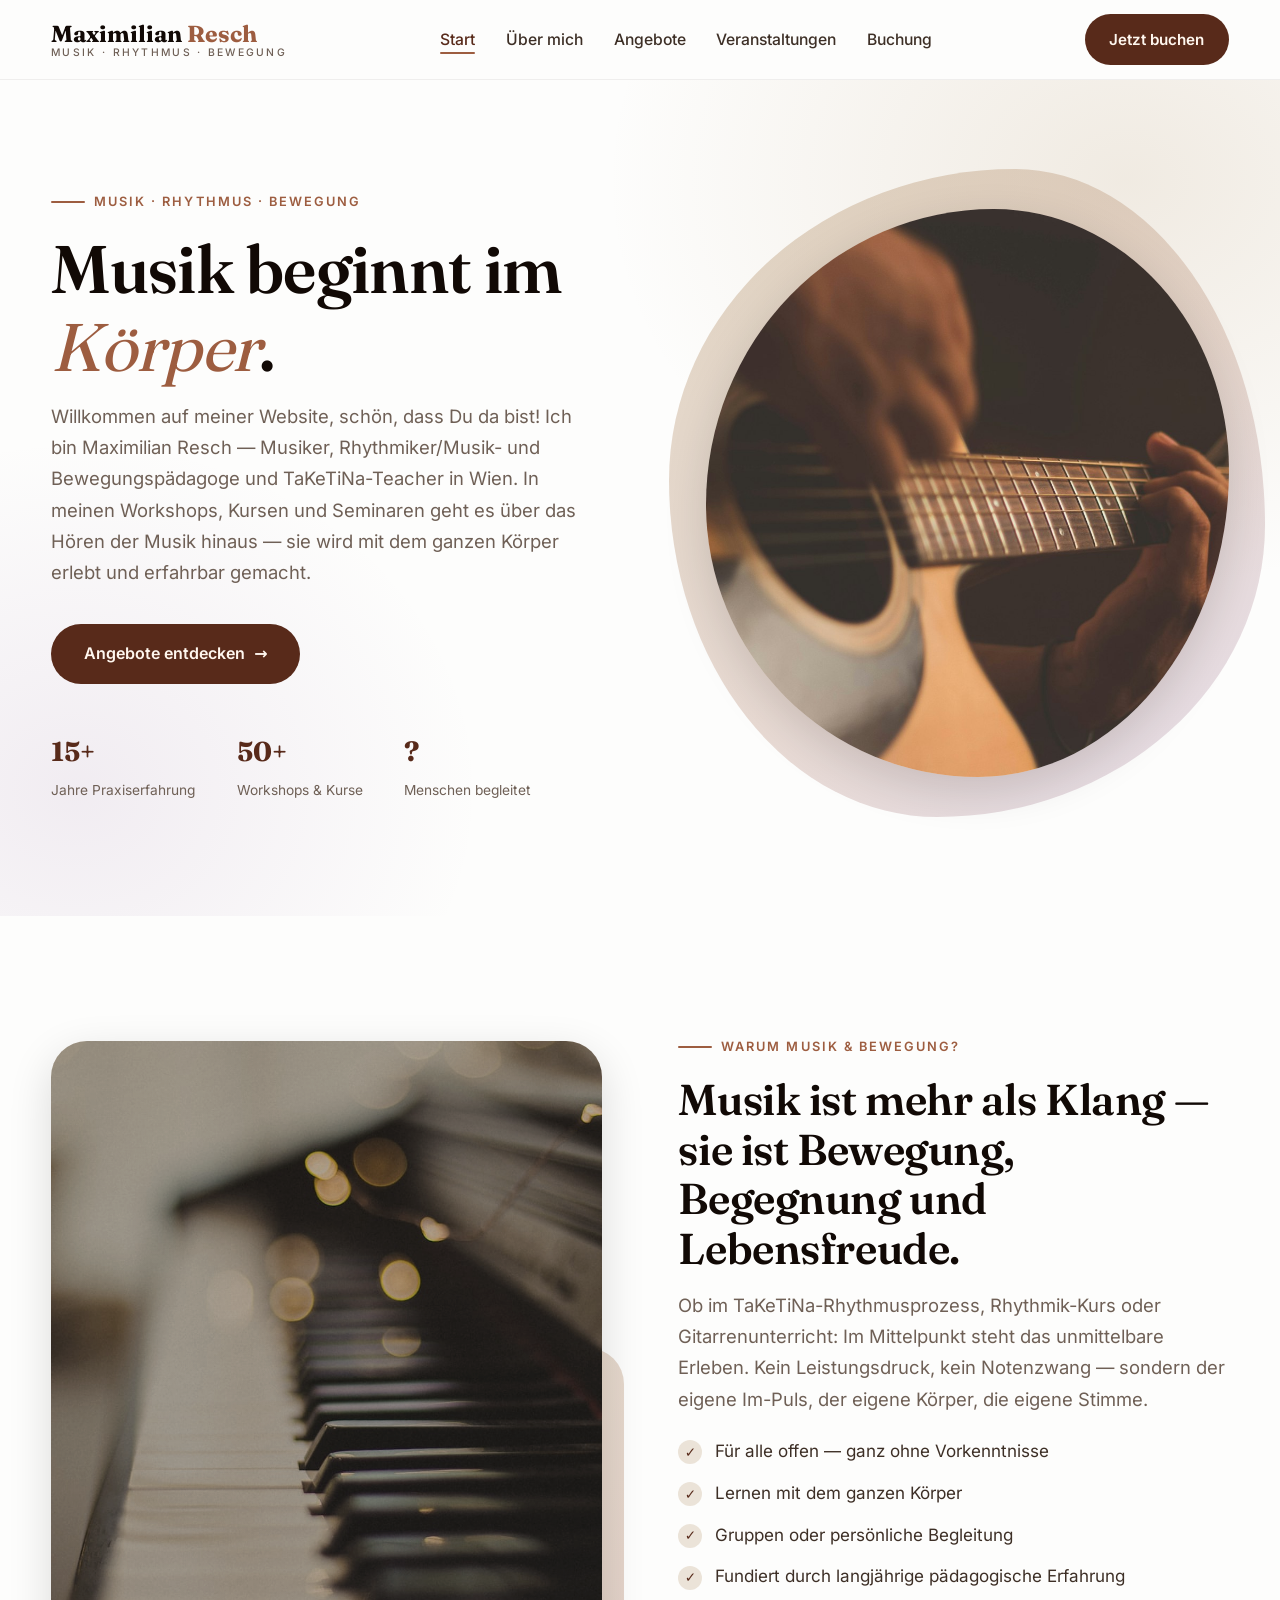
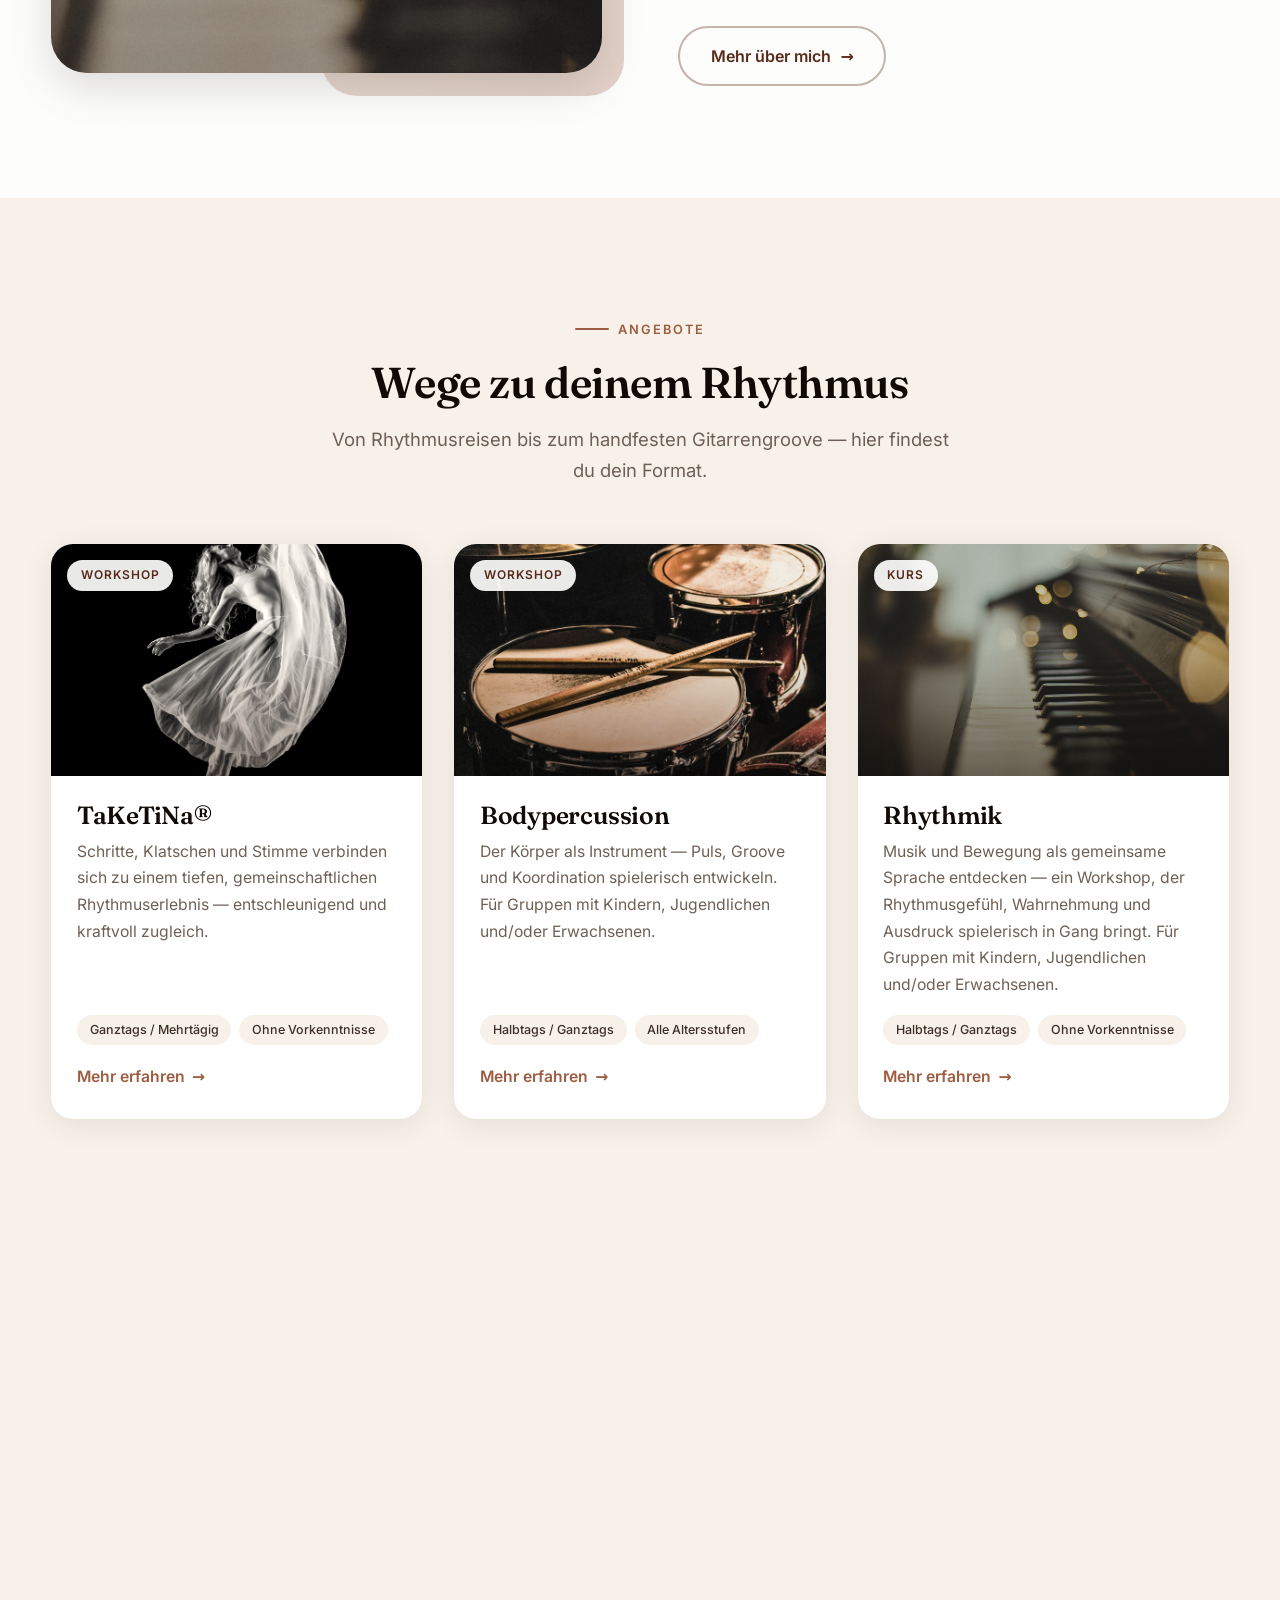
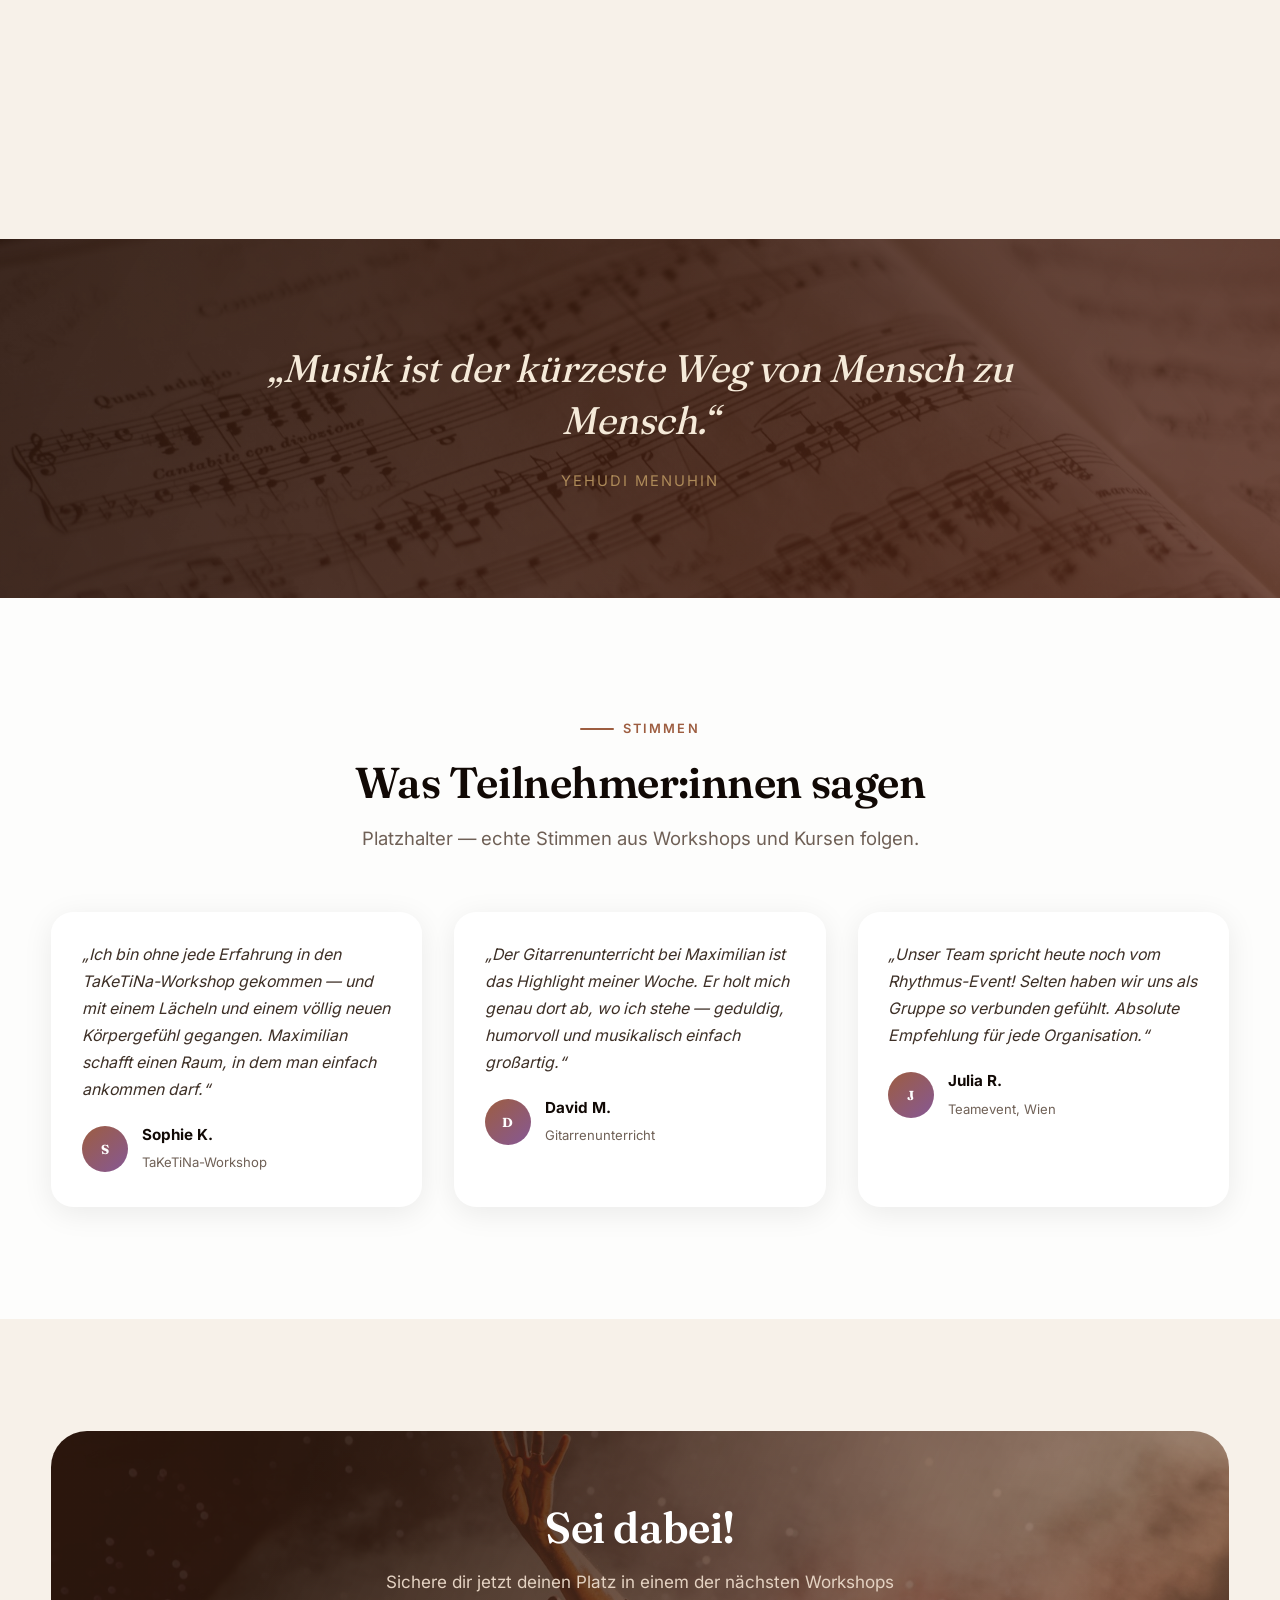
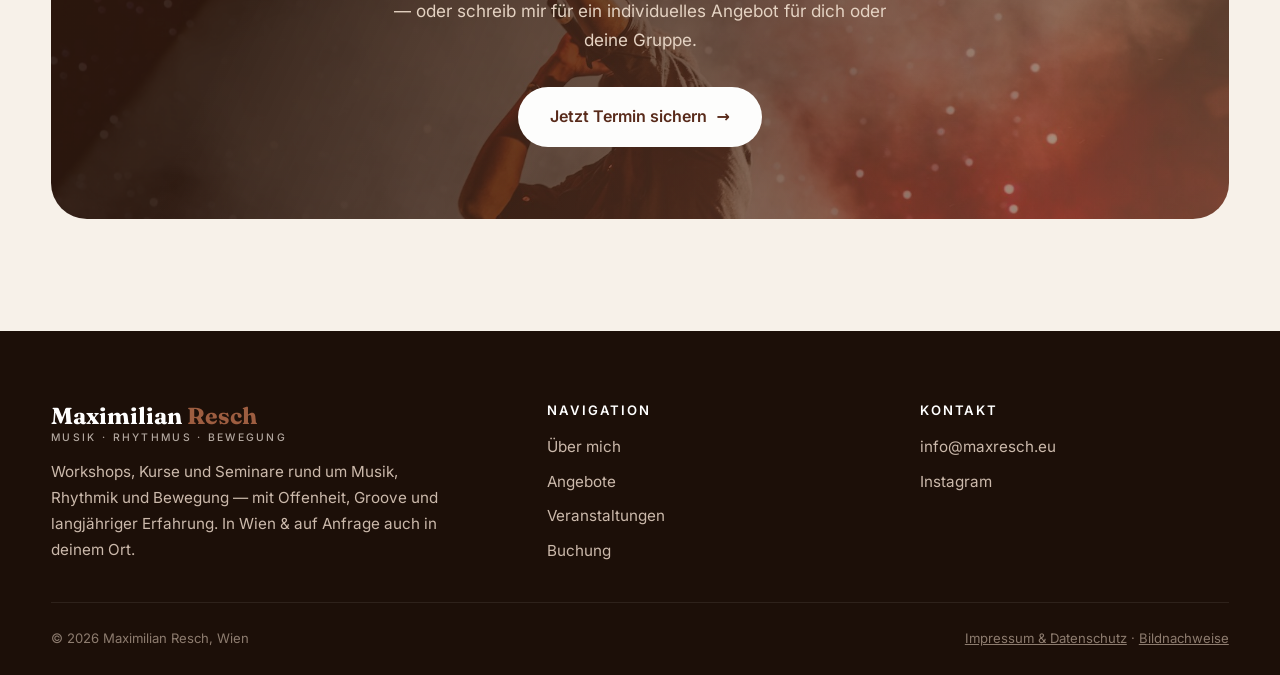
==== index.html @ f02c19bb "Kundenfeedback Max Resch einarbeiten - Name durchgaengig "Maximilian Resch", Kontakt info@maxresch.e" ====
<!DOCTYPE html>
<html lang="de">
<head>
  <meta charset="UTF-8" />
  <meta name="viewport" content="width=device-width, initial-scale=1.0" />
  <title>Maximilian Resch — Musik · Rhythmus · Bewegung | Wien</title>
  <meta name="description" content="Maximilian Resch — Musiker, Musik- und Bewegungspädagoge und TaKeTiNa-Teacher in Wien. Workshops, Kurse und Seminare rund um Rhythmus, Musik und Bewegung." />
  <script>document.documentElement.classList.add("js");</script>
  <link rel="stylesheet" href="css/style.css" />
</head>
<body>

  <!-- ===== Header ===== -->
  <header class="site-header">
    <div class="container nav-bar">
      <a class="brand" href="index.html">Maximilian <span>Resch</span><small>Musik · Rhythmus · Bewegung</small></a>
      <nav aria-label="Hauptnavigation">
        <ul class="nav-links" id="nav-links">
          <li><a href="index.html" class="active">Start</a></li>
          <li><a href="ueber-mich.html">Über mich</a></li>
          <li><a href="angebote.html">Angebote</a></li>
          <li><a href="veranstaltungen.html">Veranstaltungen</a></li>
          <li><a href="buchung.html">Buchung</a></li>
        </ul>
      </nav>
      <a class="btn btn--primary nav-cta" href="buchung.html">Jetzt buchen</a>
      <button class="nav-toggle" aria-label="Menü öffnen" aria-expanded="false" aria-controls="nav-links">
        <span></span><span></span><span></span>
      </button>
    </div>
  </header>

  <main>
    <!-- ===== Hero ===== -->
    <section class="hero">
      <div class="container hero-grid">
        <div>
          <span class="eyebrow">Musik · Rhythmus · Bewegung</span>
          <h1>Musik beginnt im <em>Körper</em>.</h1>
          <p class="lead">Willkommen auf meiner Website, schön, dass Du da bist! Ich bin Maximilian Resch — Musiker, Rhythmiker/Musik- und Bewegungspädagoge und TaKeTiNa-Teacher in Wien. In meinen Workshops, Kursen und Seminaren geht es über das Hören der Musik hinaus — sie wird mit dem ganzen Körper erlebt und erfahrbar gemacht.</p>
          <div class="hero-ctas">
            <a class="btn btn--primary" href="angebote.html">Angebote entdecken <span class="arrow">→</span></a>
          </div>
          <div class="hero-facts">
            <div class="fact"><strong>15+</strong><span>Jahre Praxis&shy;erfahrung</span></div>
            <div class="fact"><strong>50+</strong><span>Workshops &amp; Kurse</span></div>
            <!-- PLATZHALTER: Zahl von Max ergänzen lassen (z.B. 500+) -->
            <div class="fact"><strong>?</strong><span>Menschen begleitet</span></div>
          </div>
        </div>
        <div class="blob-frame reveal">
          <img src="img/hero-gitarre.jpg" alt="Hände spielen eine akustische Gitarre in warmem Licht" />
        </div>
      </div>
    </section>

    <!-- ===== Intro / Philosophie ===== -->
    <section class="section">
      <div class="container split">
        <div class="split-media split-media--tint reveal">
          <img src="img/klavier-tasten.jpg" alt="Klaviertasten in warmem Abendlicht" />
        </div>
        <div class="reveal reveal-d1">
          <span class="eyebrow">Warum Musik &amp; Bewegung?</span>
          <h2>Musik ist mehr als Klang — sie ist Bewegung, Begegnung und Lebensfreude.</h2>
          <p class="lead">Ob im TaKeTiNa-Rhythmusprozess, Rhythmik-Kurs oder Gitarrenunterricht: Im Mittelpunkt steht das unmittelbare Erleben. Kein Leistungsdruck, kein Notenzwang — sondern der eigene Im-Puls, der eigene Körper, die eigene Stimme.</p>
          <ul class="check-list">
            <li>Für alle offen — ganz ohne Vorkenntnisse</li>
            <li>Lernen mit dem ganzen Körper</li>
            <li>Gruppen oder persönliche Begleitung</li>
            <li>Fundiert durch langjährige pädagogische Erfahrung</li>
          </ul>
          <div class="hero-ctas">
            <a class="btn btn--ghost" href="ueber-mich.html">Mehr über mich <span class="arrow">→</span></a>
          </div>
        </div>
      </div>
    </section>

    <!-- ===== Angebote ===== -->
    <section class="section section--warm">
      <div class="container">
        <div class="section-head section-head--center reveal">
          <span class="eyebrow">Angebote</span>
          <h2>Wege zu deinem Rhythmus</h2>
          <p class="lead">Von Rhythmusreisen bis zum handfesten Gitarrengroove — hier findest du dein Format.</p>
        </div>
        <div class="card-grid card-grid--3">
          <article class="card reveal">
            <div class="card-media">
              <span class="card-tag">Workshop</span>
              <img src="img/taenzerin-bewegung.jpg" alt="Tänzerin in fließender Bewegung" />
            </div>
            <div class="card-body">
              <h3>TaKeTiNa®</h3>
              <p>Schritte, Klatschen und Stimme verbinden sich zu einem tiefen, gemeinschaftlichen Rhythmuserlebnis — entschleunigend und kraftvoll zugleich.</p>
              <div class="card-meta"><span>Ganztags / Mehrtägig</span><span>Ohne Vorkenntnisse</span></div>
              <a class="card-link" href="angebote.html#taketina">Mehr erfahren <span class="arrow">→</span></a>
            </div>
          </article>
          <article class="card reveal reveal-d1">
            <div class="card-media">
              <span class="card-tag">Workshop</span>
              <img src="img/schlagzeug-rhythmus.jpg" alt="Trommeln mit Drumsticks in warmem Licht" />
            </div>
            <div class="card-body">
              <h3>Bodypercussion</h3>
              <p>Der Körper als Instrument — Puls, Groove und Koordination spielerisch entwickeln. Für Gruppen mit Kindern, Jugendlichen und/oder Erwachsenen.</p>
              <div class="card-meta"><span>Halbtags / Ganztags</span><span>Alle Altersstufen</span></div>
              <a class="card-link" href="angebote.html#bodypercussion">Mehr erfahren <span class="arrow">→</span></a>
            </div>
          </article>
          <article class="card reveal reveal-d2">
            <div class="card-media">
              <span class="card-tag">Kurs</span>
              <img src="img/klavier-tasten.jpg" alt="Klaviertasten in warmem Abendlicht" />
            </div>
            <div class="card-body">
              <h3>Rhythmik</h3>
              <p>Musik und Bewegung als gemeinsame Sprache entdecken — ein Workshop, der Rhythmusgefühl, Wahrnehmung und Ausdruck spielerisch in Gang bringt. Für Gruppen mit Kindern, Jugendlichen und/oder Erwachsenen.</p>
              <div class="card-meta"><span>Halbtags / Ganztags</span><span>Ohne Vorkenntnisse</span></div>
              <a class="card-link" href="angebote.html#rhythmik">Mehr erfahren <span class="arrow">→</span></a>
            </div>
          </article>
          <article class="card reveal">
            <div class="card-media">
              <span class="card-tag">Unterricht</span>
              <img src="img/gitarre-unterricht.jpg" alt="Gitarrist übt im Studio bei warmem Spotlight" />
            </div>
            <div class="card-body">
              <h3>Gitarrenunterricht</h3>
              <p>Vom ersten Akkord bis zum feinen Fingerstyle — individueller Unterricht, der sich an deiner Musik und deinem Tempo orientiert.</p>
              <div class="card-meta"><span>Einzeln</span><span>Alle Levels</span></div>
              <a class="card-link" href="angebote.html#gitarre">Mehr erfahren <span class="arrow">→</span></a>
            </div>
          </article>
          <article class="card reveal reveal-d1">
            <div class="card-media">
              <span class="card-tag">Seminar</span>
              <img src="img/konzert-publikum.jpg" alt="Begeisterte Menschen mit erhobenen Händen bei einem Konzert" />
            </div>
            <div class="card-body">
              <h3>Seminare &amp; Teamevents</h3>
              <p>Gemeinsames Erleben verbindet: Fortbildungen für Pädagog:innen, energievolle Rhythmus-Events für Teams und Organisationen, schwungvolles Miteinander mit kreativem Ausdruck im Klassenzimmer.</p>
              <div class="card-meta"><span>Auf Anfrage</span><span>Individuell geplant</span></div>
              <a class="card-link" href="angebote.html#seminare">Mehr erfahren <span class="arrow">→</span></a>
            </div>
          </article>
          <!-- PLATZHALTER-KARTE: Text von Max noch abzunicken; verlinkt bewusst
               auf den Veranstaltungskalender, wo die Konzerttermine stehen. -->
          <article class="card reveal reveal-d2">
            <div class="card-media">
              <span class="card-tag">Konzert</span>
              <img src="img/buehne-saenger.jpg" alt="Musiker auf der Bühne im Scheinwerferlicht" />
            </div>
            <div class="card-body">
              <h3>Konzerte &amp; Live-Musik</h3>
              <p>Musik zum Zuhören: Auftritte solo und im Ensemble. Alle anstehenden Konzerttermine findest du im Veranstaltungskalender.</p>
              <div class="card-meta"><span>Termine laufend</span><span>Wien &amp; Umgebung</span></div>
              <a class="card-link" href="veranstaltungen.html">Zu den Terminen <span class="arrow">→</span></a>
            </div>
          </article>
        </div>
      </div>
    </section>

    <!-- ===== Zitat ===== -->
    <section class="quote-band bg-noten">
      <div class="container reveal">
        <blockquote>Musik ist der kürzeste Weg von Mensch zu Mensch.</blockquote>
        <cite>Yehudi Menuhin</cite>
      </div>
    </section>

    <!-- ===== Testimonials ===== -->
    <section class="section">
      <div class="container">
        <div class="section-head section-head--center reveal">
          <span class="eyebrow">Stimmen</span>
          <h2>Was Teilnehmer:innen sagen</h2>
          <p class="lead">Platzhalter — echte Stimmen aus Workshops und Kursen folgen.</p>
        </div>
        <div class="card-grid">
          <article class="testimonial reveal">
            <p>„Ich bin ohne jede Erfahrung in den TaKeTiNa-Workshop gekommen — und mit einem Lächeln und einem völlig neuen Körpergefühl gegangen. Maximilian schafft einen Raum, in dem man einfach ankommen darf.“</p>
            <footer>
              <span class="avatar" aria-hidden="true">S</span>
              <div><strong>Sophie K.</strong><span>TaKeTiNa-Workshop</span></div>
            </footer>
          </article>
          <article class="testimonial reveal reveal-d1">
            <p>„Der Gitarrenunterricht bei Maximilian ist das Highlight meiner Woche. Er holt mich genau dort ab, wo ich stehe — geduldig, humorvoll und musikalisch einfach großartig.“</p>
            <footer>
              <span class="avatar" aria-hidden="true">D</span>
              <div><strong>David M.</strong><span>Gitarrenunterricht</span></div>
            </footer>
          </article>
          <article class="testimonial reveal reveal-d2">
            <p>„Unser Team spricht heute noch vom Rhythmus-Event! Selten haben wir uns als Gruppe so verbunden gefühlt. Absolute Empfehlung für jede Organisation.“</p>
            <footer>
              <span class="avatar" aria-hidden="true">J</span>
              <div><strong>Julia R.</strong><span>Teamevent, Wien</span></div>
            </footer>
          </article>
        </div>
      </div>
    </section>

    <!-- ===== CTA ===== -->
    <section class="section section--warm">
      <div class="container">
        <div class="cta-banner reveal bg-buehne">
          <h2>Sei dabei!</h2>
          <p>Sichere dir jetzt deinen Platz in einem der nächsten Workshops — oder schreib mir für ein individuelles Angebot für dich oder deine Gruppe.</p>
          <a class="btn btn--light" href="buchung.html">Jetzt Termin sichern <span class="arrow">→</span></a>
        </div>
      </div>
    </section>
  </main>

  <!-- ===== Footer ===== -->
  <footer class="site-footer">
    <div class="container">
      <div class="footer-grid">
        <div>
          <a class="brand" href="index.html">Maximilian <span>Resch</span><small>Musik · Rhythmus · Bewegung</small></a>
          <p style="margin-top:1rem; max-width:26rem;">Workshops, Kurse und Seminare rund um Musik, Rhythmik und Bewegung — mit Offenheit, Groove und langjähriger Erfahrung. In Wien &amp; auf Anfrage auch in deinem Ort.</p>
        </div>
        <div>
          <h4>Navigation</h4>
          <ul>
            <li><a href="ueber-mich.html">Über mich</a></li>
            <li><a href="angebote.html">Angebote</a></li>
            <li><a href="veranstaltungen.html">Veranstaltungen</a></li>
            <li><a href="buchung.html">Buchung</a></li>
          </ul>
        </div>
        <div>
          <h4>Kontakt</h4>
          <ul>
            <li><a href="mailto:info@maxresch.eu">info@maxresch.eu</a></li>
            <!-- PLATZHALTER: echten Instagram-Profil-Link eintragen, z.B. https://www.instagram.com/benutzername/ -->
            <li><a href="https://www.instagram.com/" target="_blank" rel="noopener">Instagram</a></li>
          </ul>
        </div>
      </div>
      <div class="footer-note">
        <span>© 2026 Maximilian Resch, Wien</span>
        <span><a href="impressum.html">Impressum &amp; Datenschutz</a> · <a href="impressum.html#bildnachweis">Bildnachweise</a></span>
      </div>
    </div>
  </footer>

  <script src="js/events.js"></script>
  <script src="js/main.js"></script>
</body>
</html>
---- css/style.css ----
/* ============================================================
   Max Resch — Musik · Rhythmus · Bewegung
   Design-System: warme Erdtöne, Serif-Headlines, organische Formen
   ============================================================ */

/* ---------- Fonts (self-hosted, DSGVO-freundlich) ---------- */
@font-face {
  font-family: "Fraunces";
  font-style: normal;
  font-weight: 300 900;
  font-display: swap;
  src: url("../fonts/fraunces-latin.woff2") format("woff2");
}
@font-face {
  font-family: "Inter";
  font-style: normal;
  font-weight: 300 800;
  font-display: swap;
  src: url("../fonts/inter-latin.woff2") format("woff2");
}

/* ---------- Design Tokens ---------- */
:root {
  --bg: #fdfdfc;
  --bg-warm: #f7f1e9;
  --bg-sand: #f0e6d9;
  --ink: #110905;
  --ink-soft: #3d2f26;
  --brown: #582a1a;
  --terra: #9d5d40;
  --terra-dark: #7f4930;
  --ochre: #ad8a59;
  --grey: #6f6056;
  --grey-light: #b1a69e;
  --violet: #865895;
  --white: #ffffff;

  --font-serif: "Fraunces", Georgia, "Times New Roman", serif;
  --font-sans: "Inter", "Segoe UI", system-ui, sans-serif;

  --radius-s: 12px;
  --radius-m: 22px;
  --radius-l: 36px;

  --shadow-soft: 0 6px 30px rgba(17, 9, 5, 0.08);
  --shadow-lift: 0 14px 44px rgba(17, 9, 5, 0.14);

  --maxw: 1180px;
  --transition: 0.3s cubic-bezier(0.25, 0.6, 0.3, 1);
}

/* ---------- Reset & Basis ---------- */
*,
*::before,
*::after {
  box-sizing: border-box;
  margin: 0;
  padding: 0;
}

html {
  scroll-behavior: smooth;
}

body {
  font-family: var(--font-sans);
  font-size: 1.0625rem;
  line-height: 1.7;
  color: var(--ink-soft);
  background: var(--bg);
  -webkit-font-smoothing: antialiased;
  overflow-x: hidden;
}

img {
  max-width: 100%;
  display: block;
}

a {
  color: var(--terra);
  text-decoration: none;
  transition: color var(--transition);
}
a:hover {
  color: var(--brown);
}

h1, h2, h3, h4 {
  font-family: var(--font-serif);
  font-weight: 600;
  color: var(--ink);
  line-height: 1.15;
  letter-spacing: -0.01em;
}

h1 { font-size: clamp(2.4rem, 5.5vw, 4.2rem); }
h2 { font-size: clamp(1.8rem, 3.6vw, 2.7rem); }
h3 { font-size: clamp(1.25rem, 2.2vw, 1.55rem); }

p + p { margin-top: 1em; }

::selection {
  background: var(--ochre);
  color: var(--white);
}

/* ---------- Layout-Helfer ---------- */
.container {
  width: min(var(--maxw), 92vw);
  margin-inline: auto;
}

.section {
  padding: clamp(4rem, 9vw, 7rem) 0;
  position: relative;
}

.section--warm { background: var(--bg-warm); }
.section--sand { background: var(--bg-sand); }
.section--dark {
  background: linear-gradient(145deg, #2a140b 0%, var(--brown) 55%, #6b3a24 100%);
  color: #efe3d8;
}
.section--dark h2,
.section--dark h3 { color: var(--white); }

.section-head {
  max-width: 640px;
  margin-bottom: clamp(2.2rem, 5vw, 3.6rem);
}
.section-head--center {
  margin-inline: auto;
  text-align: center;
}

.eyebrow {
  display: inline-flex;
  align-items: center;
  gap: 0.55rem;
  font-size: 0.8rem;
  font-weight: 600;
  letter-spacing: 0.16em;
  text-transform: uppercase;
  color: var(--terra);
  margin-bottom: 1.1rem;
}
.eyebrow::before {
  content: "";
  width: 34px;
  height: 2px;
  border-radius: 2px;
  background: currentColor;
}
.section--dark .eyebrow { color: var(--ochre); }

.lead {
  font-size: 1.15rem;
  color: var(--grey);
  margin-top: 1rem;
}
.section--dark .lead { color: #d9c6b8; }

/* ---------- Buttons ---------- */
.btn {
  display: inline-flex;
  align-items: center;
  gap: 0.6rem;
  font-family: var(--font-sans);
  font-weight: 600;
  font-size: 1rem;
  padding: 0.9rem 1.9rem;
  border-radius: 999px;
  border: 2px solid transparent;
  cursor: pointer;
  transition: transform var(--transition), box-shadow var(--transition),
    background var(--transition), color var(--transition), border-color var(--transition);
}
.btn--primary {
  background: var(--brown);
  color: #fff7ef;
}
.btn--primary:hover {
  background: var(--terra-dark);
  color: var(--white);
  transform: translateY(-3px);
  box-shadow: var(--shadow-lift);
}
.btn--ghost {
  background: transparent;
  color: var(--brown);
  border-color: rgba(88, 42, 26, 0.35);
}
.btn--ghost:hover {
  border-color: var(--brown);
  background: rgba(88, 42, 26, 0.06);
  color: var(--brown);
  transform: translateY(-3px);
}
.btn--light {
  background: var(--bg);
  color: var(--brown);
}
.btn--light:hover {
  background: var(--white);
  transform: translateY(-3px);
  box-shadow: var(--shadow-lift);
  color: var(--ink);
}
.btn .arrow { transition: transform var(--transition); }
.btn:hover .arrow { transform: translateX(4px); }

/* ---------- Header / Navigation ---------- */
.site-header {
  position: sticky;
  top: 0;
  z-index: 60;
  background: rgba(253, 253, 252, 0.82);
  backdrop-filter: blur(14px);
  -webkit-backdrop-filter: blur(14px);
  border-bottom: 1px solid rgba(17, 9, 5, 0.06);
}
.nav-bar {
  display: flex;
  align-items: center;
  justify-content: space-between;
  gap: 1.5rem;
  padding: 0.9rem 0;
}
.brand {
  font-family: var(--font-serif);
  font-size: 1.45rem;
  font-weight: 700;
  color: var(--ink);
  line-height: 1.1;
}
.brand span { color: var(--terra); }
.brand small {
  display: block;
  font-family: var(--font-sans);
  font-size: 0.65rem;
  font-weight: 500;
  letter-spacing: 0.22em;
  text-transform: uppercase;
  color: var(--grey);
}

.nav-links {
  display: flex;
  align-items: center;
  gap: clamp(1rem, 2.4vw, 2.1rem);
  list-style: none;
}
.nav-links a {
  font-size: 0.98rem;
  font-weight: 500;
  color: var(--ink-soft);
  position: relative;
  padding: 0.3rem 0;
}
.nav-links a::after {
  content: "";
  position: absolute;
  left: 0;
  bottom: 0;
  width: 100%;
  height: 2px;
  border-radius: 2px;
  background: var(--terra);
  transform: scaleX(0);
  transform-origin: left;
  transition: transform var(--transition);
}
.nav-links a:hover,
.nav-links a.active { color: var(--brown); }
.nav-links a:hover::after,
.nav-links a.active::after { transform: scaleX(1); }

.nav-cta { white-space: nowrap; padding: 0.65rem 1.4rem; font-size: 0.95rem; }

.nav-toggle {
  display: none;
  flex-direction: column;
  gap: 5px;
  background: none;
  border: none;
  cursor: pointer;
  padding: 0.5rem;
}
.nav-toggle span {
  width: 26px;
  height: 2.5px;
  border-radius: 3px;
  background: var(--ink);
  transition: transform var(--transition), opacity var(--transition);
}

/* ---------- Hero ---------- */
.hero {
  position: relative;
  overflow: hidden;
  padding: clamp(3.5rem, 8vw, 6.5rem) 0 clamp(4rem, 9vw, 7rem);
  background:
    radial-gradient(58% 70% at 88% 12%, rgba(173, 138, 89, 0.16) 0%, transparent 70%),
    radial-gradient(45% 60% at 6% 85%, rgba(134, 88, 149, 0.10) 0%, transparent 70%),
    var(--bg);
}
.hero-grid {
  display: grid;
  grid-template-columns: 1.05fr 0.95fr;
  align-items: center;
  gap: clamp(2.5rem, 6vw, 5rem);
}
.hero h1 em {
  font-style: italic;
  font-weight: 400;
  color: var(--terra);
}
.hero .lead { max-width: 34rem; }
.hero-ctas {
  display: flex;
  flex-wrap: wrap;
  gap: 1rem;
  margin-top: 2.2rem;
}
.hero-facts {
  display: flex;
  flex-wrap: wrap;
  gap: 1.6rem 2.6rem;
  margin-top: 2.8rem;
}
.hero-facts .fact strong {
  display: block;
  font-family: var(--font-serif);
  font-size: 1.7rem;
  font-weight: 700;
  color: var(--brown);
}
.hero-facts .fact span {
  font-size: 0.86rem;
  color: var(--grey);
}

/* Organisch maskiertes Hero-Bild */
.blob-frame {
  position: relative;
}
.blob-frame::before {
  content: "";
  position: absolute;
  inset: -7%;
  background: linear-gradient(140deg, rgba(173, 138, 89, 0.35), rgba(157, 93, 64, 0.22) 55%, rgba(134, 88, 149, 0.20));
  border-radius: 58% 42% 55% 45% / 48% 55% 45% 52%;
  animation: blob-drift 14s ease-in-out infinite alternate;
  z-index: 0;
}
.blob-frame img {
  position: relative;
  z-index: 1;
  width: 100%;
  aspect-ratio: 0.92;
  object-fit: cover;
  border-radius: 55% 45% 48% 52% / 52% 46% 54% 48%;
  animation: blob-drift 18s ease-in-out infinite alternate-reverse;
  box-shadow: var(--shadow-lift);
}
@keyframes blob-drift {
  0%   { border-radius: 55% 45% 48% 52% / 52% 46% 54% 48%; }
  50%  { border-radius: 48% 52% 56% 44% / 46% 54% 46% 54%; }
  100% { border-radius: 58% 42% 45% 55% / 50% 48% 52% 50%; }
}

/* ---------- Cards ---------- */
.card-grid {
  display: grid;
  grid-template-columns: repeat(auto-fit, minmax(255px, 1fr));
  gap: clamp(1.2rem, 2.6vw, 2rem);
}
/* Angebots-Raster: bewusst dreispaltig, damit die sechs Angebote
   als 3 × 2 aufgehen (auto-fit würde 4 + 2 ergeben). */
.card-grid--3 { grid-template-columns: repeat(3, 1fr); }
@media (max-width: 980px) { .card-grid--3 { grid-template-columns: repeat(2, 1fr); } }
@media (max-width: 620px) { .card-grid--3 { grid-template-columns: 1fr; } }
.card {
  background: var(--white);
  border-radius: var(--radius-m);
  overflow: hidden;
  box-shadow: var(--shadow-soft);
  display: flex;
  flex-direction: column;
  transition: transform var(--transition), box-shadow var(--transition);
}
.card:hover {
  transform: translateY(-8px);
  box-shadow: var(--shadow-lift);
}
.card-media {
  position: relative;
  aspect-ratio: 16 / 10;
  overflow: hidden;
}
.card-media img {
  width: 100%;
  height: 100%;
  object-fit: cover;
  filter: sepia(0.14) saturate(0.92);
  transition: transform 0.7s ease;
}
.card:hover .card-media img { transform: scale(1.07); }
.card-media::after {
  content: "";
  position: absolute;
  inset: 0;
  background: linear-gradient(180deg, transparent 45%, rgba(43, 20, 10, 0.42));
  mix-blend-mode: multiply;
}
.card-tag {
  position: absolute;
  top: 1rem;
  left: 1rem;
  z-index: 2;
  background: rgba(253, 253, 252, 0.92);
  color: var(--brown);
  font-size: 0.75rem;
  font-weight: 600;
  letter-spacing: 0.08em;
  text-transform: uppercase;
  padding: 0.35rem 0.85rem;
  border-radius: 999px;
}
.card-body {
  padding: 1.6rem 1.6rem 1.8rem;
  display: flex;
  flex-direction: column;
  flex: 1;
}
.card-body h3 { margin-bottom: 0.55rem; }
.card-body p { font-size: 0.98rem; color: var(--grey); flex: 1; }
.card-meta {
  display: flex;
  flex-wrap: wrap;
  gap: 0.5rem;
  margin: 1rem 0 1.2rem;
}
.card-meta span {
  font-size: 0.78rem;
  font-weight: 500;
  color: var(--ink-soft);
  background: var(--bg-warm);
  border-radius: 999px;
  padding: 0.28rem 0.8rem;
}
.card-link {
  font-weight: 600;
  font-size: 0.98rem;
  display: inline-flex;
  align-items: center;
  gap: 0.45rem;
}
.card-link .arrow { transition: transform var(--transition); }
.card-link:hover .arrow { transform: translateX(4px); }

/* ---------- Zitat-Band ---------- */
.quote-band {
  position: relative;
  overflow: hidden;
  padding: clamp(4rem, 9vw, 6.5rem) 0;
  background:
    linear-gradient(120deg, rgba(43, 20, 10, 0.88), rgba(88, 42, 26, 0.82)),
    var(--img-bg, none) center/cover no-repeat;
  color: #f5ead9;
  text-align: center;
}
.quote-band blockquote {
  font-family: var(--font-serif);
  font-size: clamp(1.5rem, 3.4vw, 2.4rem);
  font-style: italic;
  font-weight: 400;
  line-height: 1.35;
  max-width: 55rem;
  margin-inline: auto;
}
.quote-band blockquote::before { content: "„"; }
.quote-band blockquote::after { content: "“"; }
.quote-band cite {
  display: block;
  margin-top: 1.4rem;
  font-family: var(--font-sans);
  font-style: normal;
  font-size: 0.92rem;
  letter-spacing: 0.14em;
  text-transform: uppercase;
  color: var(--ochre);
}

/* Kleines Inline-Zitat */
.quote-inline {
  border-left: 4px solid var(--ochre);
  background: var(--bg-warm);
  border-radius: 0 var(--radius-m) var(--radius-m) 0;
  padding: 1.6rem 1.9rem;
  margin: 2.2rem 0;
}
.quote-inline blockquote {
  font-family: var(--font-serif);
  font-style: italic;
  font-size: 1.25rem;
  color: var(--ink);
}
.quote-inline blockquote::before { content: "„"; }
.quote-inline blockquote::after { content: "“"; }
.quote-inline cite {
  display: block;
  margin-top: 0.6rem;
  font-style: normal;
  font-size: 0.85rem;
  letter-spacing: 0.1em;
  text-transform: uppercase;
  color: var(--grey);
}

/* ---------- Split-Sektionen (Bild + Text) ---------- */
.split {
  display: grid;
  grid-template-columns: repeat(auto-fit, minmax(320px, 1fr));
  gap: clamp(2.4rem, 6vw, 5rem);
  align-items: center;
}
.split-media {
  position: relative;
}
.split-media img {
  width: 100%;
  aspect-ratio: 4 / 4.6;
  object-fit: cover;
  border-radius: var(--radius-l);
  box-shadow: var(--shadow-lift);
  filter: sepia(0.16) saturate(0.9);
}
.split-media::before {
  content: "";
  position: absolute;
  inset: auto -1.4rem -1.4rem auto;
  width: 55%;
  height: 55%;
  border-radius: var(--radius-l);
  background: linear-gradient(140deg, var(--ochre), var(--terra));
  opacity: 0.28;
  z-index: -1;
}
.split-media--tint::after {
  content: "";
  position: absolute;
  inset: 0;
  border-radius: var(--radius-l);
  background: linear-gradient(160deg, rgba(157, 93, 64, 0.32), rgba(134, 88, 149, 0.18));
  mix-blend-mode: multiply;
}

/* Checkliste */
.check-list {
  list-style: none;
  margin-top: 1.4rem;
  display: grid;
  gap: 0.8rem;
}
.check-list li {
  display: flex;
  gap: 0.8rem;
  align-items: flex-start;
}
.check-list li::before {
  content: "✓";
  flex: 0 0 auto;
  width: 1.5rem;
  height: 1.5rem;
  border-radius: 50%;
  background: rgba(173, 138, 89, 0.22);
  color: var(--brown);
  font-size: 0.85rem;
  font-weight: 700;
  display: grid;
  place-items: center;
  margin-top: 0.2rem;
}

/* ---------- Testimonials ---------- */
.testimonial {
  background: var(--white);
  border-radius: var(--radius-m);
  padding: 1.9rem;
  box-shadow: var(--shadow-soft);
  display: flex;
  flex-direction: column;
  gap: 1.1rem;
}
.testimonial p {
  font-size: 0.99rem;
  font-style: italic;
  color: var(--ink-soft);
}
.testimonial footer {
  display: flex;
  align-items: center;
  gap: 0.9rem;
}
.testimonial .avatar {
  width: 46px;
  height: 46px;
  border-radius: 50%;
  display: grid;
  place-items: center;
  font-family: var(--font-serif);
  font-weight: 700;
  color: var(--white);
  background: linear-gradient(140deg, var(--terra), var(--violet));
}
.testimonial footer strong { display: block; font-size: 0.95rem; color: var(--ink); }
.testimonial footer span { font-size: 0.82rem; color: var(--grey); }

/* ---------- Veranstaltungen ---------- */
.event-list {
  display: grid;
  gap: 1.1rem;
}
.event-item {
  display: grid;
  grid-template-columns: auto 1fr auto;
  align-items: center;
  gap: 1.4rem;
  background: var(--white);
  border-radius: var(--radius-m);
  padding: 1.2rem 1.5rem;
  box-shadow: var(--shadow-soft);
  transition: transform var(--transition), box-shadow var(--transition);
}
.event-item:hover {
  transform: translateX(6px);
  box-shadow: var(--shadow-lift);
}
.event-date {
  text-align: center;
  min-width: 72px;
  background: var(--bg-warm);
  border-radius: var(--radius-s);
  padding: 0.7rem 0.6rem;
}
.event-date .day {
  display: block;
  font-family: var(--font-serif);
  font-size: 1.7rem;
  font-weight: 700;
  color: var(--brown);
  line-height: 1;
}
.event-date .month {
  font-size: 0.75rem;
  font-weight: 600;
  letter-spacing: 0.1em;
  text-transform: uppercase;
  color: var(--terra);
}
.event-info h3 { font-size: 1.15rem; margin-bottom: 0.2rem; }
.event-info p { font-size: 0.9rem; color: var(--grey); }
.event-item .btn { padding: 0.6rem 1.3rem; font-size: 0.9rem; }
.event-badge {
  display: inline-block;
  font-size: 0.72rem;
  font-weight: 600;
  letter-spacing: 0.07em;
  text-transform: uppercase;
  padding: 0.2rem 0.65rem;
  border-radius: 999px;
  background: rgba(134, 88, 149, 0.14);
  color: var(--violet);
  margin-left: 0.5rem;
}

/* ---------- Kalender ---------- */
.calendar {
  background: var(--white);
  border-radius: var(--radius-m);
  box-shadow: var(--shadow-soft);
  padding: 1.6rem;
}
.calendar-head {
  display: flex;
  align-items: center;
  justify-content: space-between;
  margin-bottom: 1.2rem;
}
.calendar-head h3 {
  font-size: 1.3rem;
  text-transform: capitalize;
}
.cal-nav {
  display: flex;
  gap: 0.5rem;
}
.cal-nav button {
  width: 40px;
  height: 40px;
  border-radius: 50%;
  border: 1.5px solid rgba(17, 9, 5, 0.14);
  background: var(--white);
  font-size: 1.1rem;
  color: var(--brown);
  cursor: pointer;
  transition: background var(--transition), border-color var(--transition);
}
.cal-nav button:hover {
  background: var(--bg-warm);
  border-color: var(--terra);
}
.calendar-grid {
  display: grid;
  grid-template-columns: repeat(7, 1fr);
  gap: 4px;
}
.calendar-grid .dow {
  text-align: center;
  font-size: 0.72rem;
  font-weight: 600;
  letter-spacing: 0.08em;
  text-transform: uppercase;
  color: var(--grey);
  padding: 0.4rem 0;
}
.cal-day {
  aspect-ratio: 1;
  display: flex;
  flex-direction: column;
  align-items: center;
  justify-content: center;
  gap: 3px;
  border-radius: 10px;
  font-size: 0.92rem;
  color: var(--ink-soft);
  background: transparent;
  border: none;
  cursor: default;
  position: relative;
}
.cal-day.empty { visibility: hidden; }
.cal-day.today {
  background: var(--bg-warm);
  font-weight: 700;
  color: var(--brown);
}
.cal-day.has-event {
  background: linear-gradient(140deg, var(--terra), var(--terra-dark));
  color: var(--white);
  font-weight: 600;
  cursor: pointer;
  transition: transform var(--transition), box-shadow var(--transition);
}
.cal-day.has-event:hover {
  transform: scale(1.1);
  box-shadow: var(--shadow-soft);
  z-index: 2;
}
.cal-day.has-event .dot {
  width: 5px;
  height: 5px;
  border-radius: 50%;
  background: var(--white);
}
.cal-day.selected {
  outline: 3px solid var(--ochre);
  outline-offset: 2px;
}
.cal-detail {
  margin-top: 1.2rem;
  border-top: 1px dashed rgba(17, 9, 5, 0.14);
  padding-top: 1.2rem;
  font-size: 0.95rem;
  display: none;
}
.cal-detail.show { display: block; }
.cal-detail h4 { margin-bottom: 0.3rem; font-size: 1.05rem; }
.cal-detail p { color: var(--grey); font-size: 0.9rem; }
.cal-detail .btn { margin-top: 0.9rem; }
.calendar-layout {
  display: grid;
  grid-template-columns: minmax(320px, 460px) 1fr;
  gap: clamp(2rem, 5vw, 3.6rem);
  align-items: start;
}

/* ---------- Formulare ---------- */
.form-card {
  background: var(--white);
  border-radius: var(--radius-m);
  box-shadow: var(--shadow-soft);
  padding: clamp(1.6rem, 4vw, 2.6rem);
}
.form-grid {
  display: grid;
  grid-template-columns: 1fr 1fr;
  gap: 1.2rem;
}
.form-field { display: flex; flex-direction: column; gap: 0.4rem; }
.form-field--full { grid-column: 1 / -1; }
.form-field label {
  font-size: 0.88rem;
  font-weight: 600;
  color: var(--ink);
}
.form-field input,
.form-field select,
.form-field textarea {
  font-family: var(--font-sans);
  font-size: 1rem;
  color: var(--ink);
  background: var(--bg);
  border: 1.5px solid rgba(17, 9, 5, 0.14);
  border-radius: var(--radius-s);
  padding: 0.8rem 1rem;
  transition: border-color var(--transition), box-shadow var(--transition);
}
.form-field textarea { resize: vertical; min-height: 120px; }
.form-field input:focus,
.form-field select:focus,
.form-field textarea:focus {
  outline: none;
  border-color: var(--terra);
  box-shadow: 0 0 0 4px rgba(157, 93, 64, 0.14);
}
.form-hint { font-size: 0.8rem; color: var(--grey); }
.form-msg {
  display: none;
  margin-top: 1rem;
  padding: 0.9rem 1.2rem;
  border-radius: var(--radius-s);
  font-size: 0.95rem;
}
.form-msg.ok {
  display: block;
  background: rgba(173, 138, 89, 0.16);
  color: var(--brown);
}
.form-msg.err {
  display: block;
  background: rgba(157, 93, 64, 0.14);
  color: var(--terra-dark);
}

/* Hinweis-Panel (z.B. Cal.com-Platzhalter) */
.notice-panel {
  border: 2px dashed rgba(157, 93, 64, 0.4);
  border-radius: var(--radius-m);
  background: var(--bg-warm);
  padding: clamp(1.8rem, 4vw, 2.8rem);
  text-align: center;
}
.notice-panel .icon {
  font-size: 2.2rem;
  display: block;
  margin-bottom: 0.8rem;
}
.notice-panel h3 { margin-bottom: 0.6rem; }
.notice-panel p {
  max-width: 34rem;
  margin-inline: auto;
  color: var(--grey);
  font-size: 0.98rem;
}

/* ---------- Steps (So läuft die Buchung) ---------- */
.steps {
  display: grid;
  grid-template-columns: repeat(auto-fit, minmax(210px, 1fr));
  gap: 1.6rem;
  counter-reset: step;
}
.step {
  position: relative;
  background: var(--white);
  border-radius: var(--radius-m);
  padding: 2.4rem 1.5rem 1.6rem;
  box-shadow: var(--shadow-soft);
}
.step::before {
  counter-increment: step;
  content: counter(step, decimal-leading-zero);
  position: absolute;
  top: -1rem;
  left: 1.3rem;
  font-family: var(--font-serif);
  font-size: 2rem;
  font-weight: 700;
  color: var(--white);
  background: linear-gradient(140deg, var(--terra), var(--brown));
  border-radius: 14px;
  padding: 0.15rem 0.8rem;
  box-shadow: var(--shadow-soft);
}
.step h3 { font-size: 1.1rem; margin-bottom: 0.4rem; }
.step p { font-size: 0.92rem; color: var(--grey); }

/* ---------- CTA-Banner ---------- */
.cta-banner {
  position: relative;
  overflow: hidden;
  border-radius: var(--radius-l);
  padding: clamp(2.6rem, 6vw, 4.5rem);
  background:
    linear-gradient(115deg, rgba(43, 20, 10, 0.9) 20%, rgba(88, 42, 26, 0.72) 60%, rgba(157, 93, 64, 0.55)),
    var(--img-bg, none) center/cover no-repeat;
  color: #f5ead9;
  text-align: center;
}
.cta-banner h2 { color: var(--white); max-width: 34rem; margin-inline: auto; }
.cta-banner p { max-width: 32rem; margin: 1rem auto 2rem; color: #e4d2c2; }

/* Hintergrundbilder für Zitat-Bänder & CTA-Banner
   (hier statt inline, damit die Pfade überall korrekt aufgelöst werden) */
.bg-noten { --img-bg: url("../img/notenblatt.jpg"); }
.bg-klavier { --img-bg: url("../img/klavier-tasten.jpg"); }
.bg-schlagzeug { --img-bg: url("../img/schlagzeug-rhythmus.jpg"); }
.bg-publikum { --img-bg: url("../img/konzert-publikum.jpg"); }
.bg-gitarre-fenster { --img-bg: url("../img/gitarre-fenster.jpg"); }
.bg-buehne { --img-bg: url("../img/buehne-saenger.jpg"); }
.bg-hero-gitarre { --img-bg: url("../img/hero-gitarre.jpg"); }
.bg-taenzerin { --img-bg: url("../img/taenzerin-bewegung.jpg"); }

/* ---------- Footer ---------- */
.site-footer {
  background: #1c0f08;
  color: #cbb9ab;
  padding: clamp(3rem, 7vw, 4.5rem) 0 1.6rem;
  font-size: 0.95rem;
}
.footer-grid {
  display: grid;
  grid-template-columns: 1.4fr 1fr 1fr;
  gap: clamp(2rem, 5vw, 4rem);
  padding-bottom: 2.4rem;
  border-bottom: 1px solid rgba(255, 255, 255, 0.08);
}
.site-footer .brand { color: var(--white); }
.site-footer .brand small { color: var(--grey-light); }
.footer-grid h4 {
  color: var(--white);
  font-family: var(--font-sans);
  font-size: 0.82rem;
  font-weight: 600;
  letter-spacing: 0.14em;
  text-transform: uppercase;
  margin-bottom: 1rem;
}
.footer-grid ul { list-style: none; display: grid; gap: 0.55rem; }
.footer-grid a { color: #cbb9ab; }
.footer-grid a:hover { color: var(--white); }
.footer-note {
  display: flex;
  flex-wrap: wrap;
  justify-content: space-between;
  gap: 0.8rem;
  padding-top: 1.5rem;
  font-size: 0.82rem;
  color: #8d7c6f;
}
.footer-note a { color: #8d7c6f; text-decoration: underline; }
.footer-note a:hover { color: var(--white); }

/* ---------- Scroll-Reveal ----------
   Versteckt wird nur, wenn JS aktiv ist (html.js) — ohne JS bleibt
   alles sichtbar. main.js enthält zusätzlich einen Fallback-Timer. */
html.js .reveal {
  opacity: 0;
  transform: translateY(28px);
  transition: opacity 0.7s ease, transform 0.7s ease;
}
html.js .reveal.visible {
  opacity: 1;
  transform: none;
}
.reveal-d1 { transition-delay: 0.1s; }
.reveal-d2 { transition-delay: 0.2s; }
.reveal-d3 { transition-delay: 0.3s; }

@media (prefers-reduced-motion: reduce) {
  html { scroll-behavior: auto; }
  html.js .reveal { opacity: 1; transform: none; transition: none; }
  .blob-frame::before,
  .blob-frame img { animation: none; }
}

/* ---------- Seiten-Hero (Unterseiten) ---------- */
.page-hero {
  position: relative;
  padding: clamp(3.2rem, 7vw, 5rem) 0;
  background:
    radial-gradient(50% 80% at 90% 20%, rgba(173, 138, 89, 0.18) 0%, transparent 70%),
    var(--bg-warm);
  overflow: hidden;
}
.page-hero h1 { max-width: 15em; }
.page-hero .lead { max-width: 38rem; }
.breadcrumb {
  font-size: 0.85rem;
  color: var(--grey);
  margin-bottom: 1rem;
}
.breadcrumb a { color: var(--terra); }

/* ---------- Responsive ---------- */
@media (max-width: 960px) {
  .hero-grid { grid-template-columns: 1fr; }
  .hero-grid .blob-frame { max-width: 420px; margin-inline: auto; }
  .calendar-layout { grid-template-columns: 1fr; }
  .footer-grid { grid-template-columns: 1fr 1fr; }
}

@media (max-width: 760px) {
  .nav-toggle { display: flex; }
  .nav-links {
    position: absolute;
    top: 100%;
    left: 0;
    right: 0;
    flex-direction: column;
    align-items: flex-start;
    gap: 0;
    background: var(--bg);
    border-bottom: 1px solid rgba(17, 9, 5, 0.08);
    box-shadow: var(--shadow-lift);
    max-height: 0;
    overflow: hidden;
    transition: max-height 0.4s ease;
  }
  .nav-links.open { max-height: 420px; }
  .nav-links li { width: 100%; }
  .nav-links a {
    display: block;
    padding: 0.95rem 5vw;
    width: 100%;
    border-bottom: 1px solid rgba(17, 9, 5, 0.05);
  }
  .nav-links a::after { display: none; }
  .nav-cta { display: none; }
  .nav-toggle.open span:nth-child(1) { transform: translateY(7.5px) rotate(45deg); }
  .nav-toggle.open span:nth-child(2) { opacity: 0; }
  .nav-toggle.open span:nth-child(3) { transform: translateY(-7.5px) rotate(-45deg); }
  .form-grid { grid-template-columns: 1fr; }
  .event-item { grid-template-columns: auto 1fr; }
  .event-item .btn { grid-column: 2; justify-self: start; }
  .footer-grid { grid-template-columns: 1fr; }
}
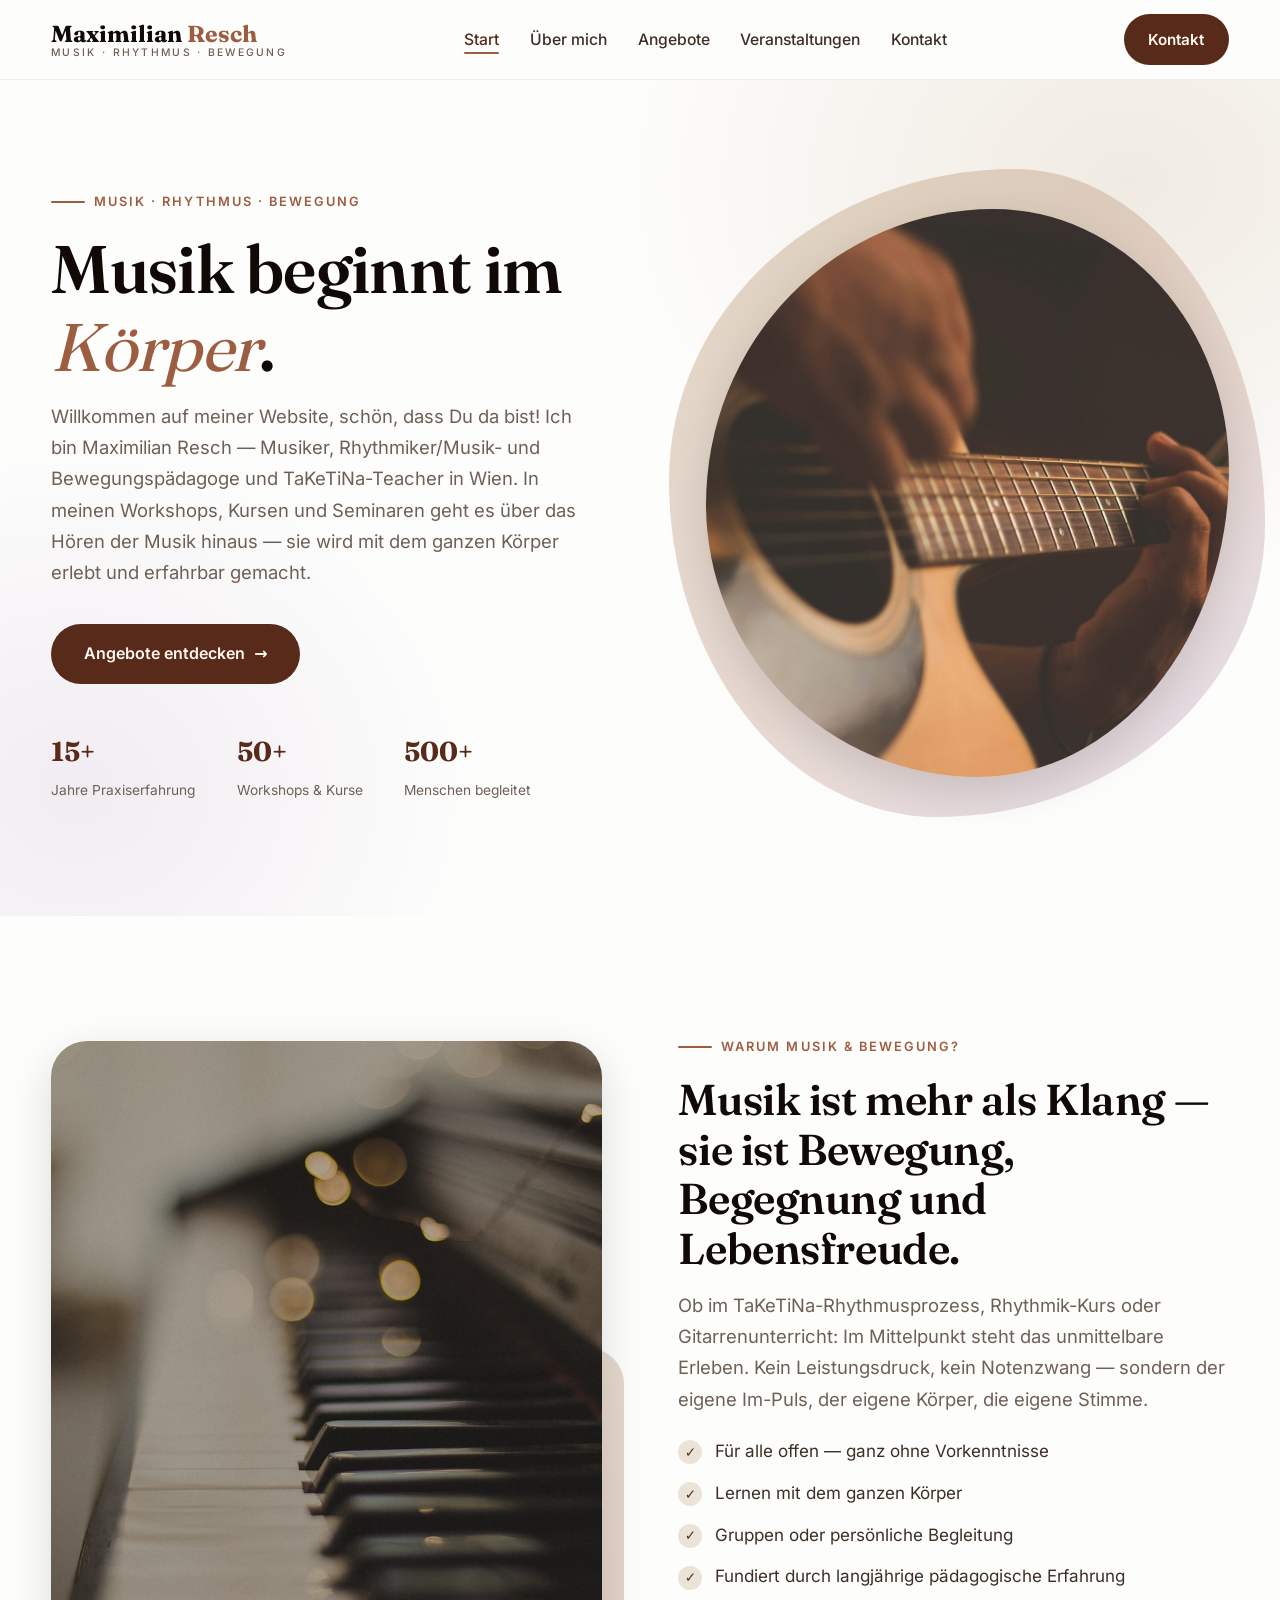
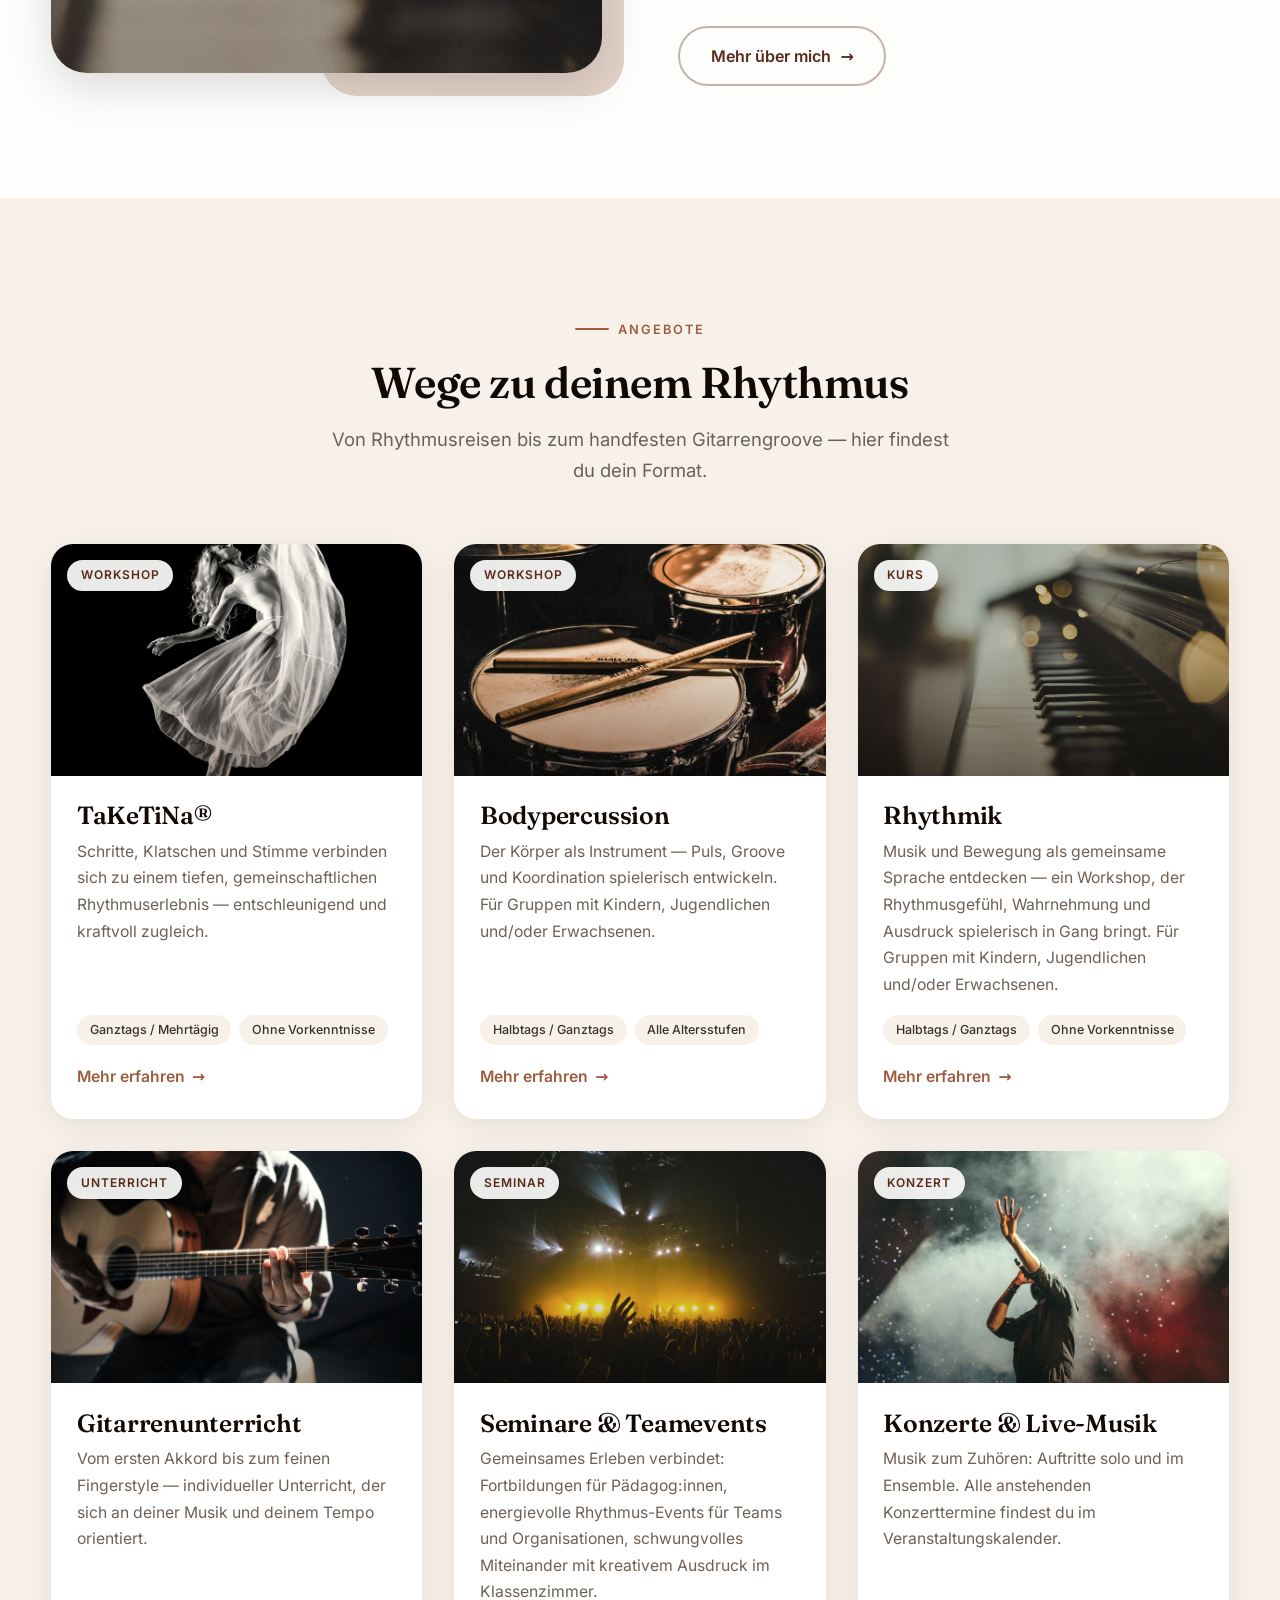
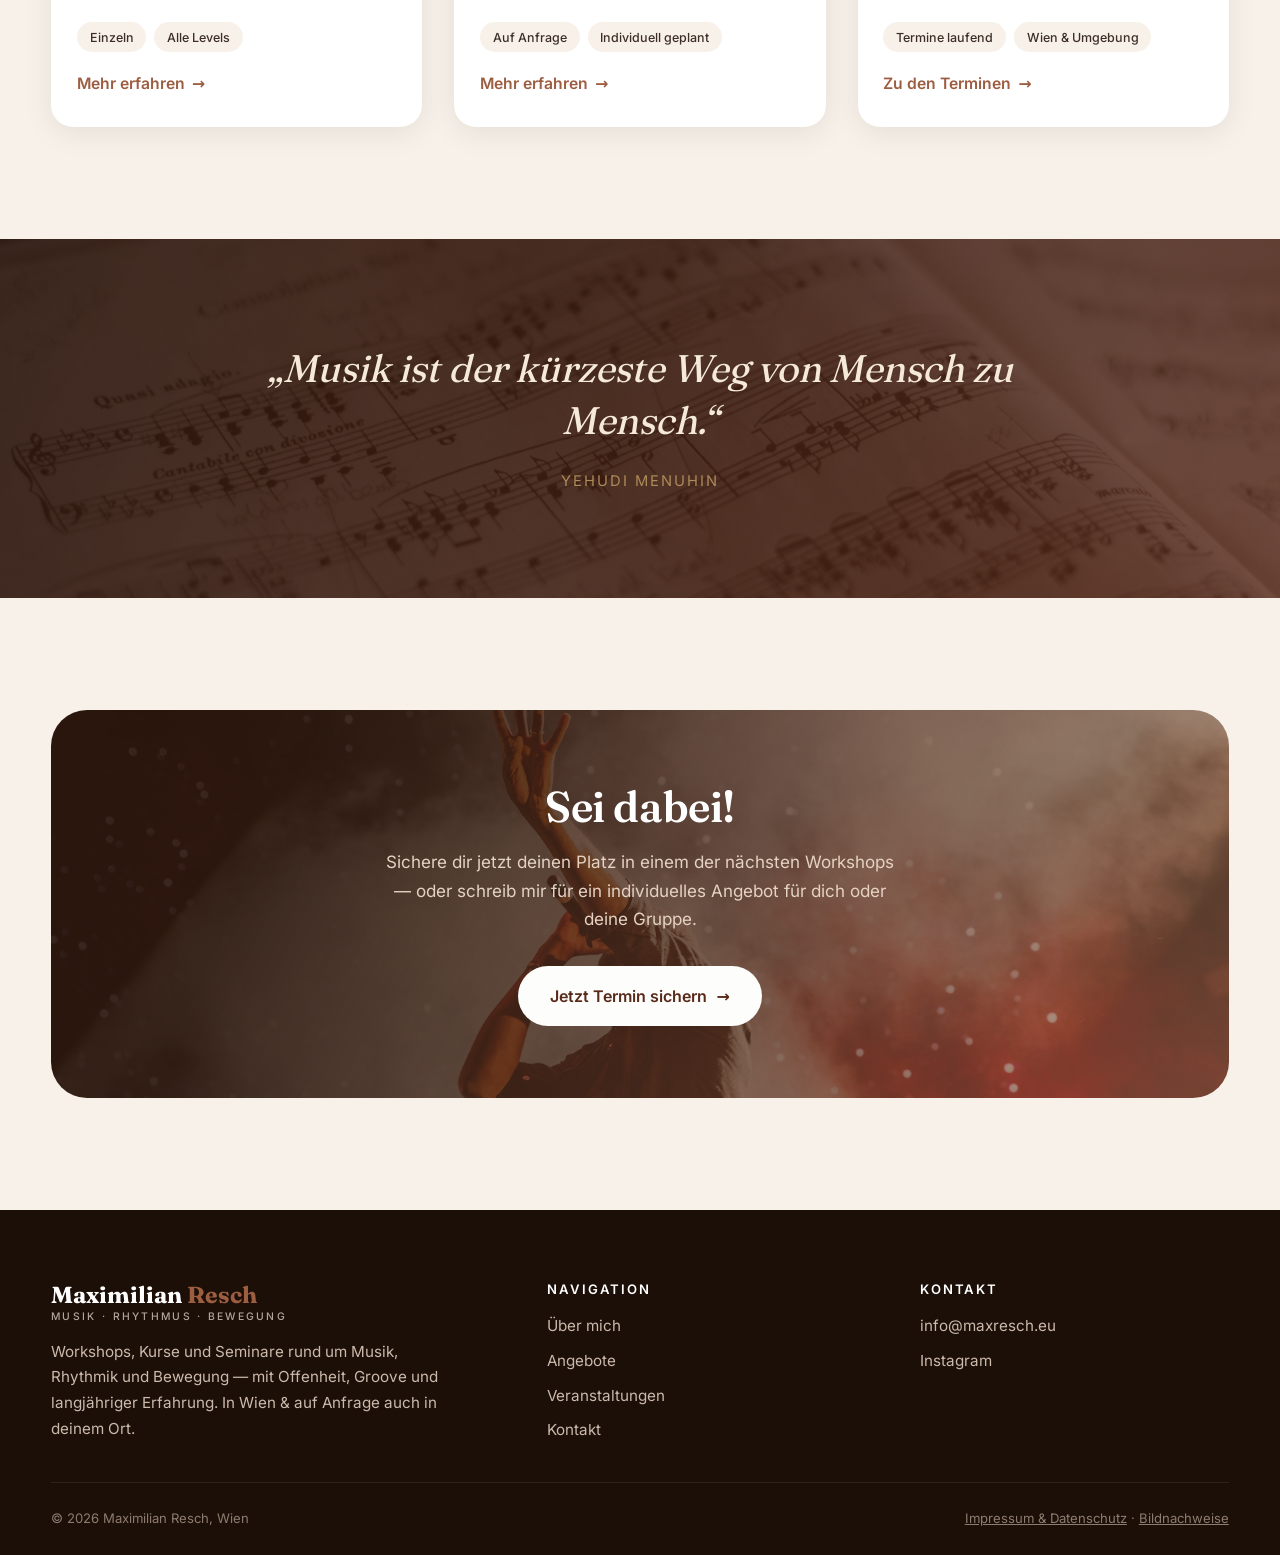
==== commit 6cc860b1: "Zweite Kundenfeedback-Runde einarbeiten - Über mich: echte Biografie, Ansatz-Texte und vollständiger" ====
--- a/index.html
+++ b/index.html
@@ -20,10 +20,10 @@
           <li><a href="ueber-mich.html">Über mich</a></li>
           <li><a href="angebote.html">Angebote</a></li>
           <li><a href="veranstaltungen.html">Veranstaltungen</a></li>
-          <li><a href="buchung.html">Buchung</a></li>
+          <li><a href="buchung.html">Kontakt</a></li>
         </ul>
       </nav>
-      <a class="btn btn--primary nav-cta" href="buchung.html">Jetzt buchen</a>
+      <a class="btn btn--primary nav-cta" href="buchung.html">Kontakt</a>
       <button class="nav-toggle" aria-label="Menü öffnen" aria-expanded="false" aria-controls="nav-links">
         <span></span><span></span><span></span>
       </button>
@@ -44,8 +44,7 @@
           <div class="hero-facts">
             <div class="fact"><strong>15+</strong><span>Jahre Praxis&shy;erfahrung</span></div>
             <div class="fact"><strong>50+</strong><span>Workshops &amp; Kurse</span></div>
-            <!-- PLATZHALTER: Zahl von Max ergänzen lassen (z.B. 500+) -->
-            <div class="fact"><strong>?</strong><span>Menschen begleitet</span></div>
+            <div class="fact"><strong>500+</strong><span>Menschen begleitet</span></div>
           </div>
         </div>
         <div class="blob-frame reveal">
@@ -146,8 +145,8 @@
               <a class="card-link" href="angebote.html#seminare">Mehr erfahren <span class="arrow">→</span></a>
             </div>
           </article>
-          <!-- PLATZHALTER-KARTE: Text von Max noch abzunicken; verlinkt bewusst
-               auf den Veranstaltungskalender, wo die Konzerttermine stehen. -->
+          <!-- Von Max freigegeben. Verlinkt bewusst auf den Veranstaltungskalender.
+               Idee für später: hier zusätzlich Videos oder Instagram-Links einbinden. -->
           <article class="card reveal reveal-d2">
             <div class="card-media">
               <span class="card-tag">Konzert</span>
@@ -172,13 +171,16 @@
       </div>
     </section>
 
-    <!-- ===== Testimonials ===== -->
+    <!-- ===== Stimmen =====
+         VORÜBERGEHEND AUSGEBLENDET: Die Zitate unten sind erfunden. Max holt
+         echte Rückmeldungen von Teilnehmer:innen ein. Sobald die da sind:
+         Texte, Namen und Anfangsbuchstaben im Avatar austauschen und diesen
+         Kommentar (die Zeile hier oben und das Ende weiter unten) entfernen.
     <section class="section">
       <div class="container">
         <div class="section-head section-head--center reveal">
           <span class="eyebrow">Stimmen</span>
           <h2>Was Teilnehmer:innen sagen</h2>
-          <p class="lead">Platzhalter — echte Stimmen aus Workshops und Kursen folgen.</p>
         </div>
         <div class="card-grid">
           <article class="testimonial reveal">
@@ -205,6 +207,7 @@
         </div>
       </div>
     </section>
+    ===== Ende ausgeblendete Stimmen ===== -->
 
     <!-- ===== CTA ===== -->
     <section class="section section--warm">
@@ -232,7 +235,7 @@
             <li><a href="ueber-mich.html">Über mich</a></li>
             <li><a href="angebote.html">Angebote</a></li>
             <li><a href="veranstaltungen.html">Veranstaltungen</a></li>
-            <li><a href="buchung.html">Buchung</a></li>
+            <li><a href="buchung.html">Kontakt</a></li>
           </ul>
         </div>
         <div>
--- a/css/style.css
+++ b/css/style.css
@@ -582,6 +582,55 @@
   display: grid;
   place-items: center;
   margin-top: 0.2rem;
+}
+
+/* ---------- Lebenslauf / Stationen (Über mich) ---------- */
+.cv-groups {
+  display: grid;
+  gap: clamp(2.2rem, 5vw, 3.2rem);
+}
+.cv-group-title {
+  font-size: 1.1rem;
+  color: var(--terra);
+  padding-bottom: 0.6rem;
+  margin-bottom: 1.3rem;
+  border-bottom: 1px solid rgba(157, 93, 64, 0.25);
+}
+.cv-list {
+  list-style: none;
+  display: grid;
+  gap: 1.4rem;
+}
+.cv-item {
+  display: grid;
+  grid-template-columns: 9.5rem 1fr;
+  gap: 1.4rem;
+}
+.cv-year {
+  font-size: 0.85rem;
+  font-weight: 600;
+  color: var(--terra);
+  letter-spacing: 0.03em;
+  padding-top: 0.15rem;
+}
+.cv-body strong {
+  display: block;
+  font-family: var(--font-serif);
+  font-size: 1.05rem;
+  font-weight: 600;
+  color: var(--ink);
+  line-height: 1.3;
+  margin-bottom: 0.15rem;
+}
+.cv-body span {
+  display: block;
+  font-size: 0.93rem;
+  color: var(--grey);
+  line-height: 1.55;
+}
+@media (max-width: 640px) {
+  .cv-item { grid-template-columns: 1fr; gap: 0.25rem; }
+  .cv-year { padding-top: 0; }
 }
 
 /* ---------- Testimonials ---------- */
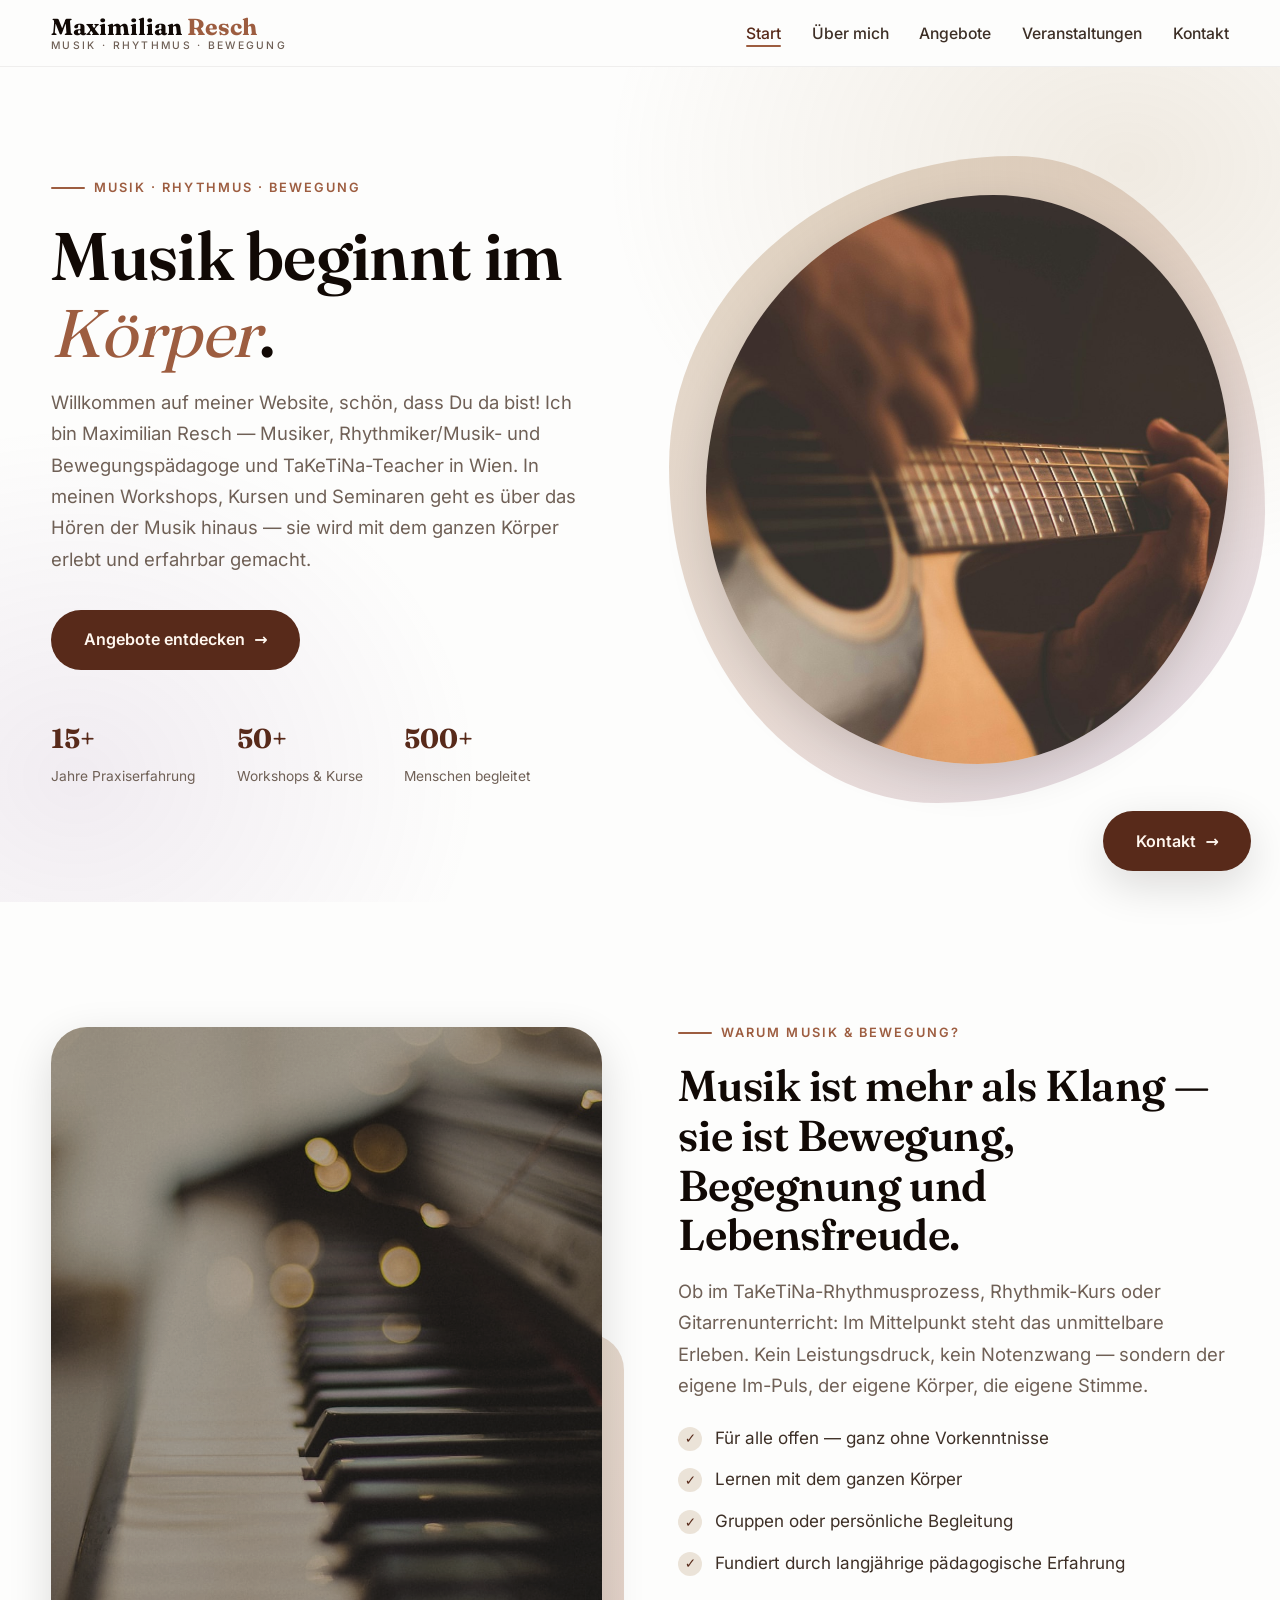
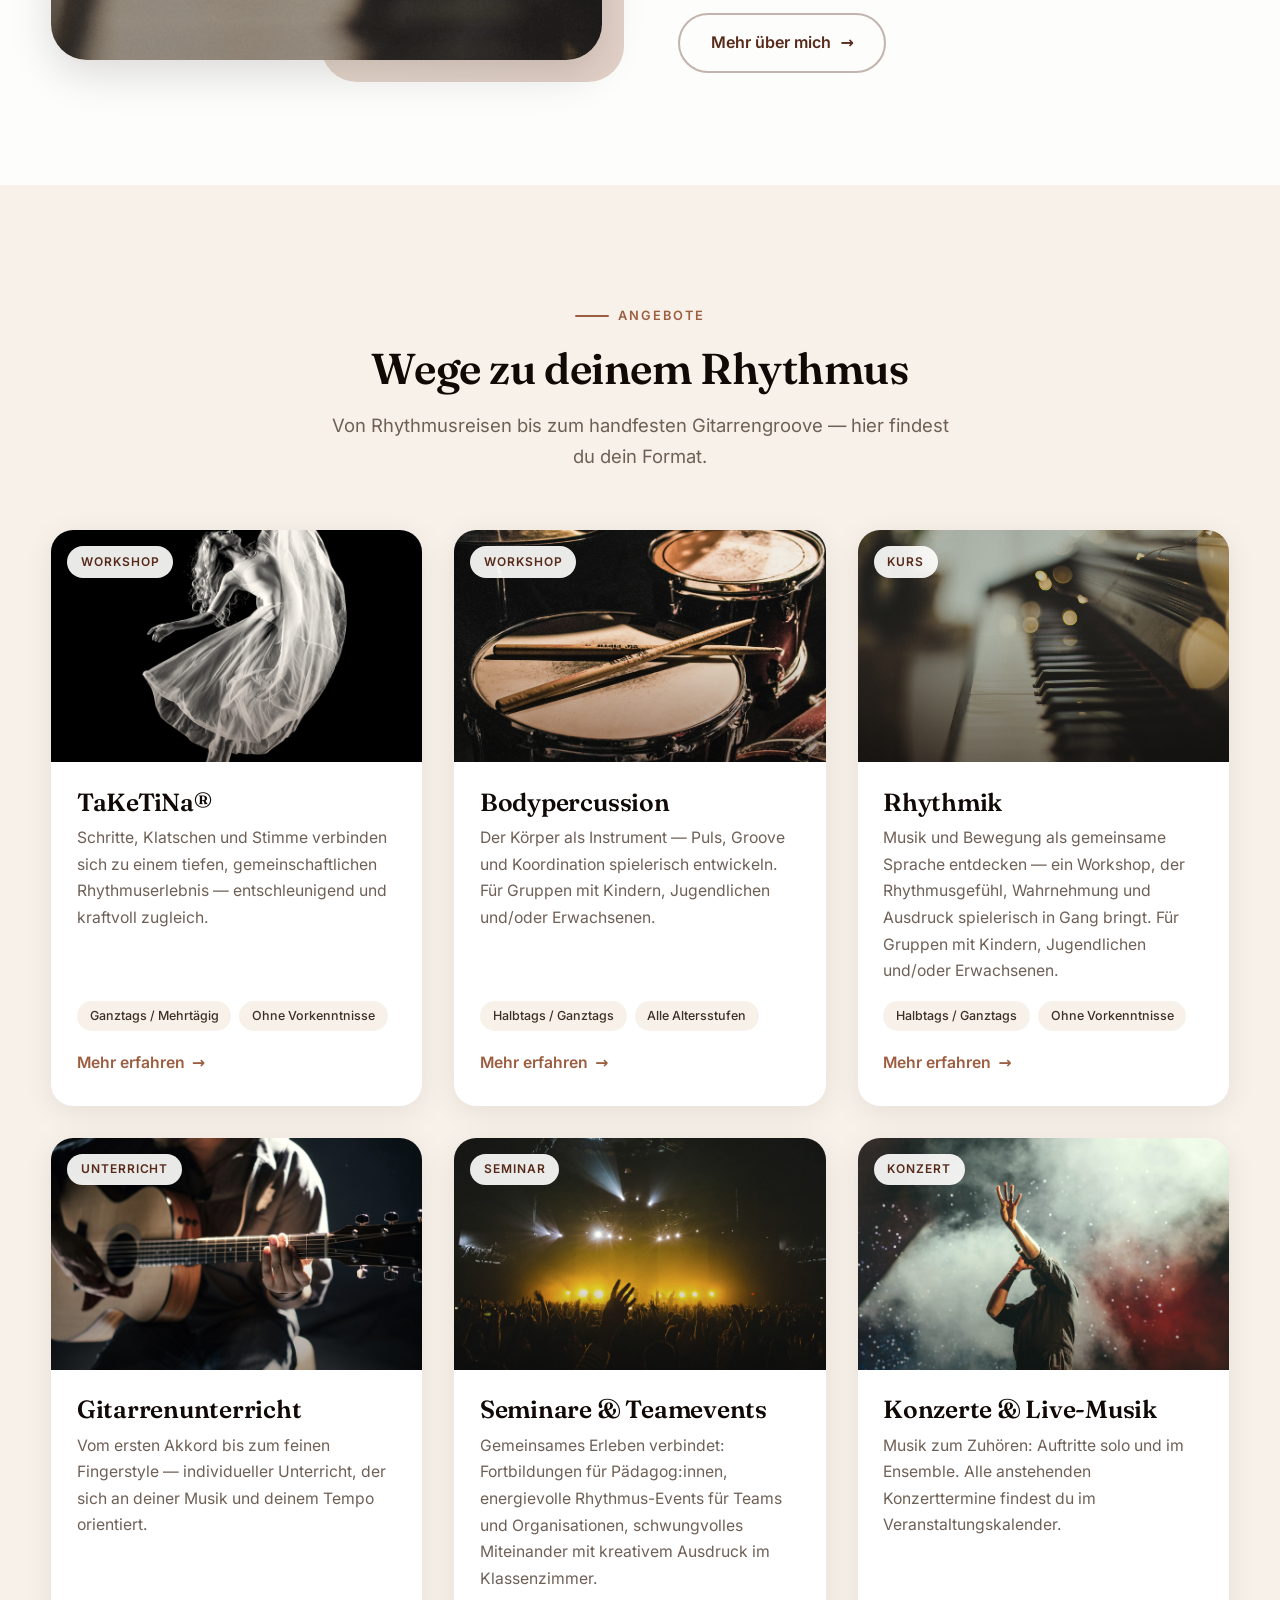
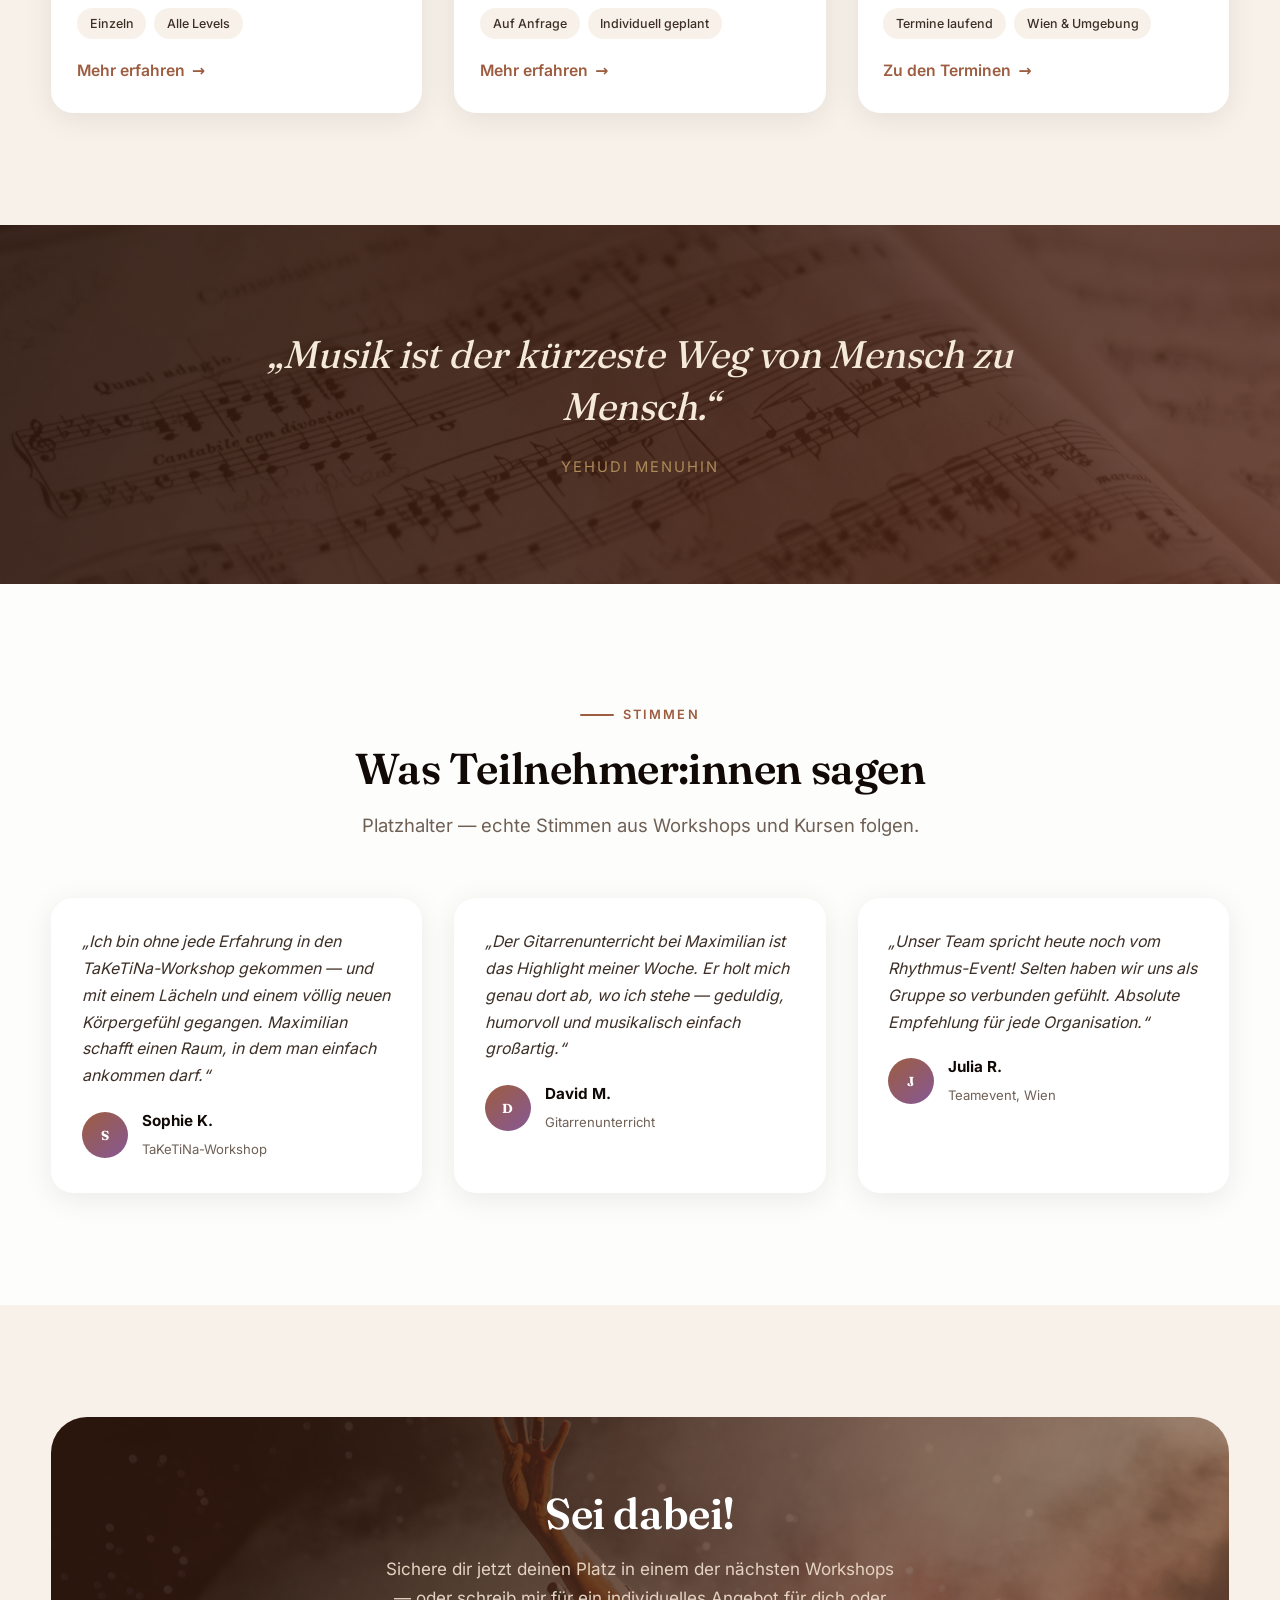
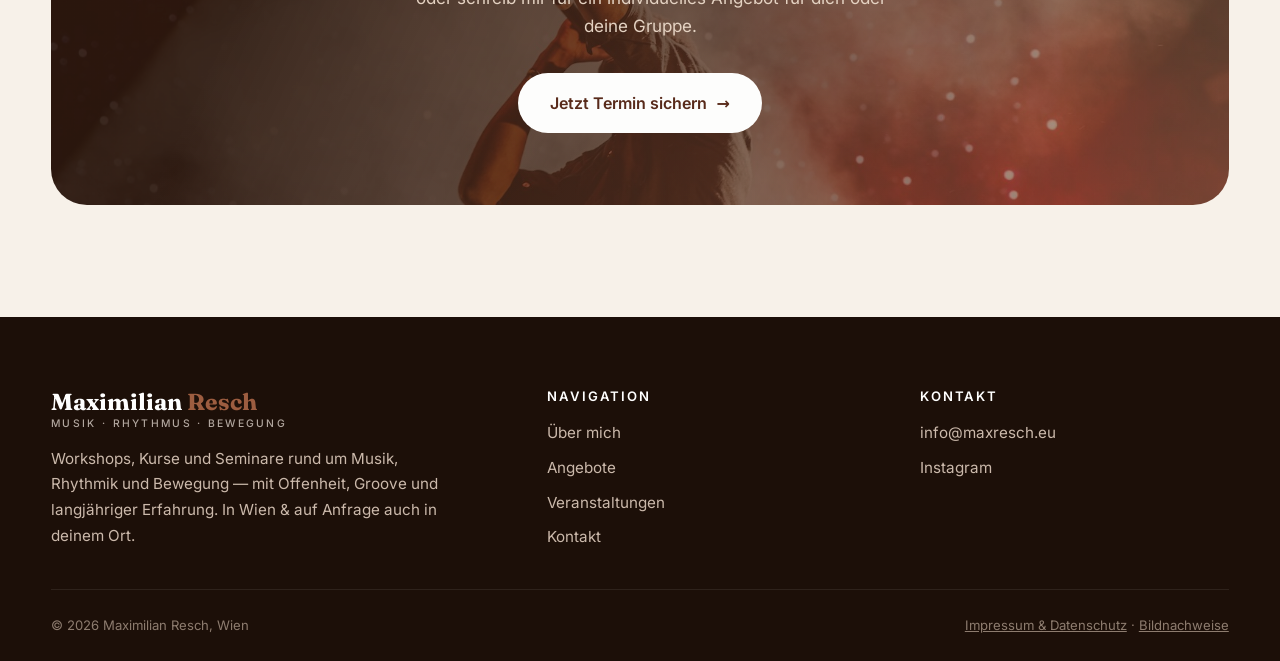
==== commit 6a674c86: "Header-CTA und Zitat-Layout korrigieren - Doppelten "Kontakt"-Button im Header entfernt (stand neben" ====
--- a/index.html
+++ b/index.html
@@ -23,12 +23,13 @@
           <li><a href="buchung.html">Kontakt</a></li>
         </ul>
       </nav>
-      <a class="btn btn--primary nav-cta" href="buchung.html">Kontakt</a>
       <button class="nav-toggle" aria-label="Menü öffnen" aria-expanded="false" aria-controls="nav-links">
         <span></span><span></span><span></span>
       </button>
     </div>
   </header>
+
+  <a class="btn btn--primary floating-contact" href="buchung.html">Kontakt <span class="arrow">→</span></a>
 
   <main>
     <!-- ===== Hero ===== -->
@@ -172,15 +173,15 @@
     </section>
 
     <!-- ===== Stimmen =====
-         VORÜBERGEHEND AUSGEBLENDET: Die Zitate unten sind erfunden. Max holt
-         echte Rückmeldungen von Teilnehmer:innen ein. Sobald die da sind:
-         Texte, Namen und Anfangsbuchstaben im Avatar austauschen und diesen
-         Kommentar (die Zeile hier oben und das Ende weiter unten) entfernen.
+         Die Zitate unten sind erfunden (siehe Hinweis im Lead-Text). Sobald Max
+         echte Rückmeldungen von Teilnehmer:innen liefert: Texte, Namen und
+         Anfangsbuchstaben im Avatar austauschen und den Lead-Satz entfernen. -->
     <section class="section">
       <div class="container">
         <div class="section-head section-head--center reveal">
           <span class="eyebrow">Stimmen</span>
           <h2>Was Teilnehmer:innen sagen</h2>
+          <p class="lead">Platzhalter — echte Stimmen aus Workshops und Kursen folgen.</p>
         </div>
         <div class="card-grid">
           <article class="testimonial reveal">
@@ -207,7 +208,6 @@
         </div>
       </div>
     </section>
-    ===== Ende ausgeblendete Stimmen ===== -->
 
     <!-- ===== CTA ===== -->
     <section class="section section--warm">
--- a/css/style.css
+++ b/css/style.css
@@ -293,6 +293,18 @@
   border-radius: 3px;
   background: var(--ink);
   transition: transform var(--transition), opacity var(--transition);
+}
+
+/* ---------- Floating Kontakt-Button ---------- */
+.floating-contact {
+  position: fixed;
+  right: clamp(1.1rem, 3vw, 1.8rem);
+  bottom: clamp(1.1rem, 3vw, 1.8rem);
+  z-index: 55;
+  box-shadow: var(--shadow-lift);
+}
+@media (prefers-reduced-motion: reduce) {
+  .floating-contact { transition: none; }
 }
 
 /* ---------- Hero ---------- */
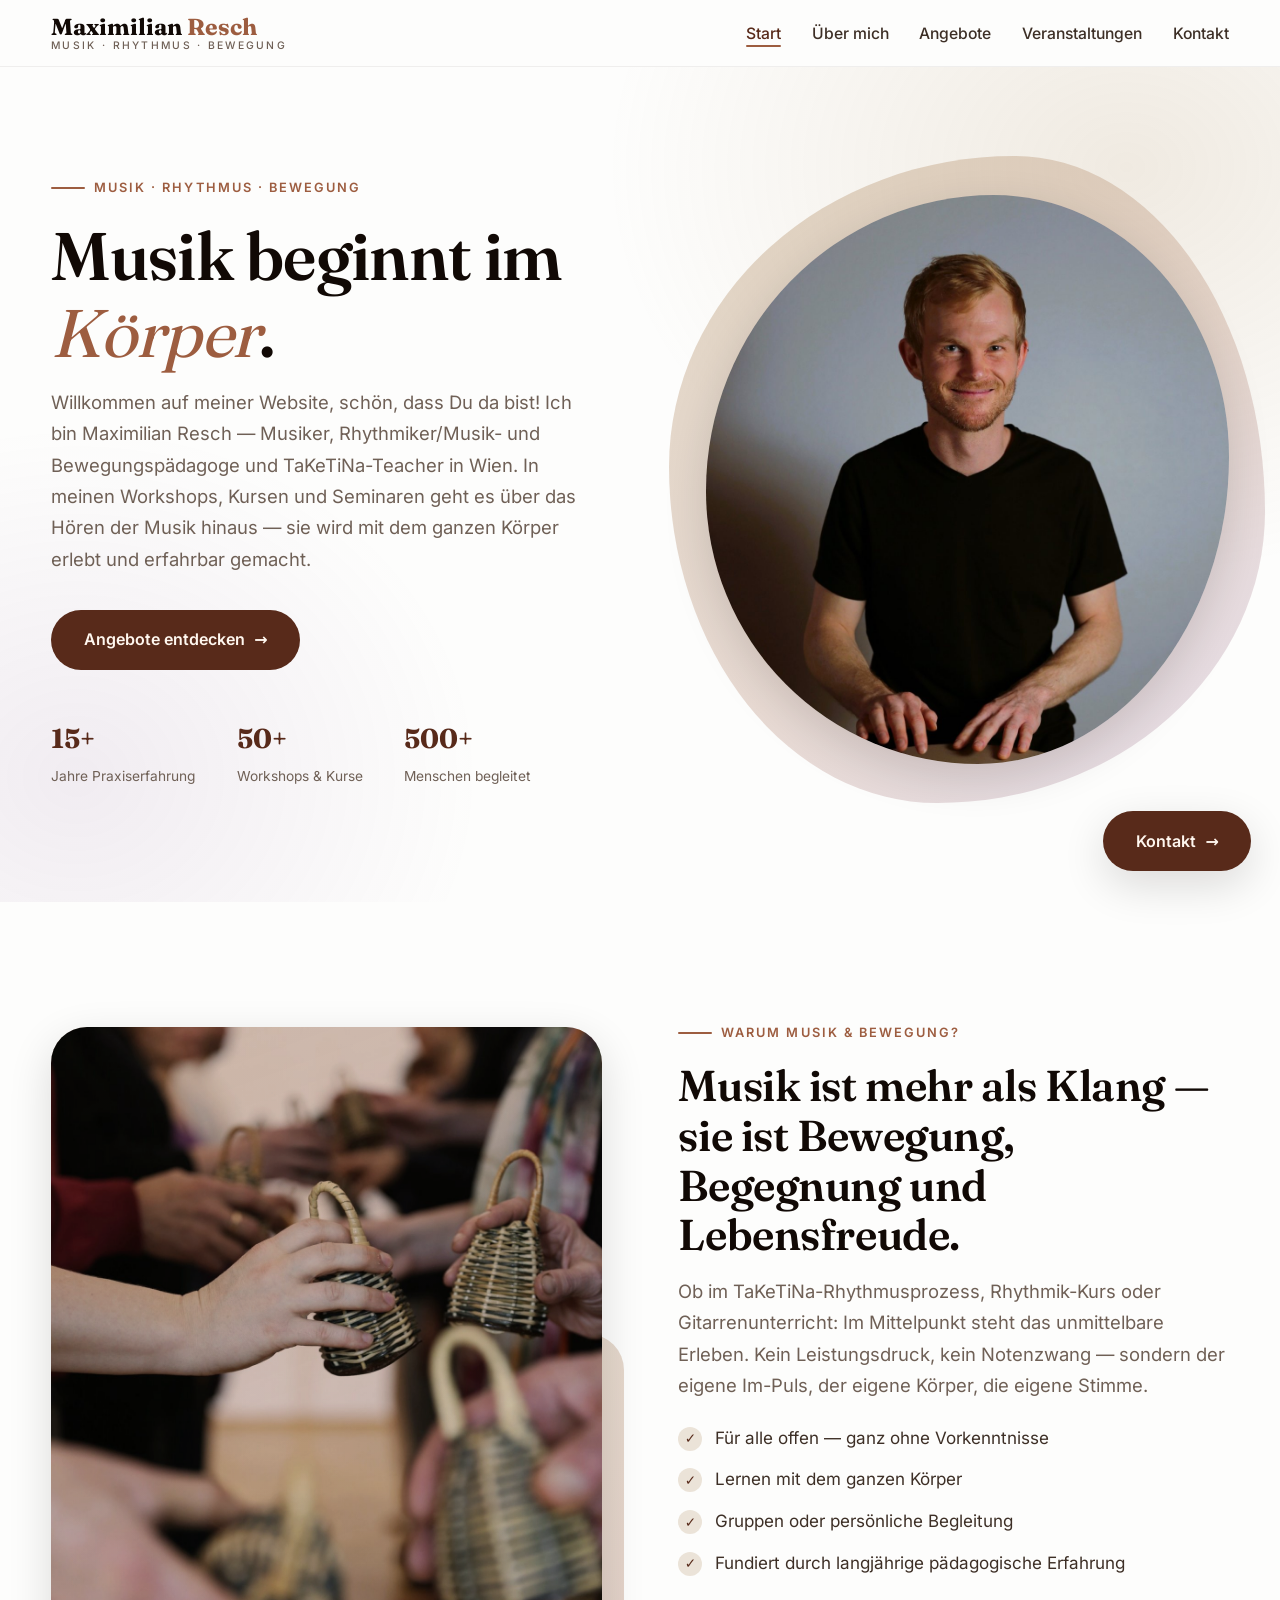
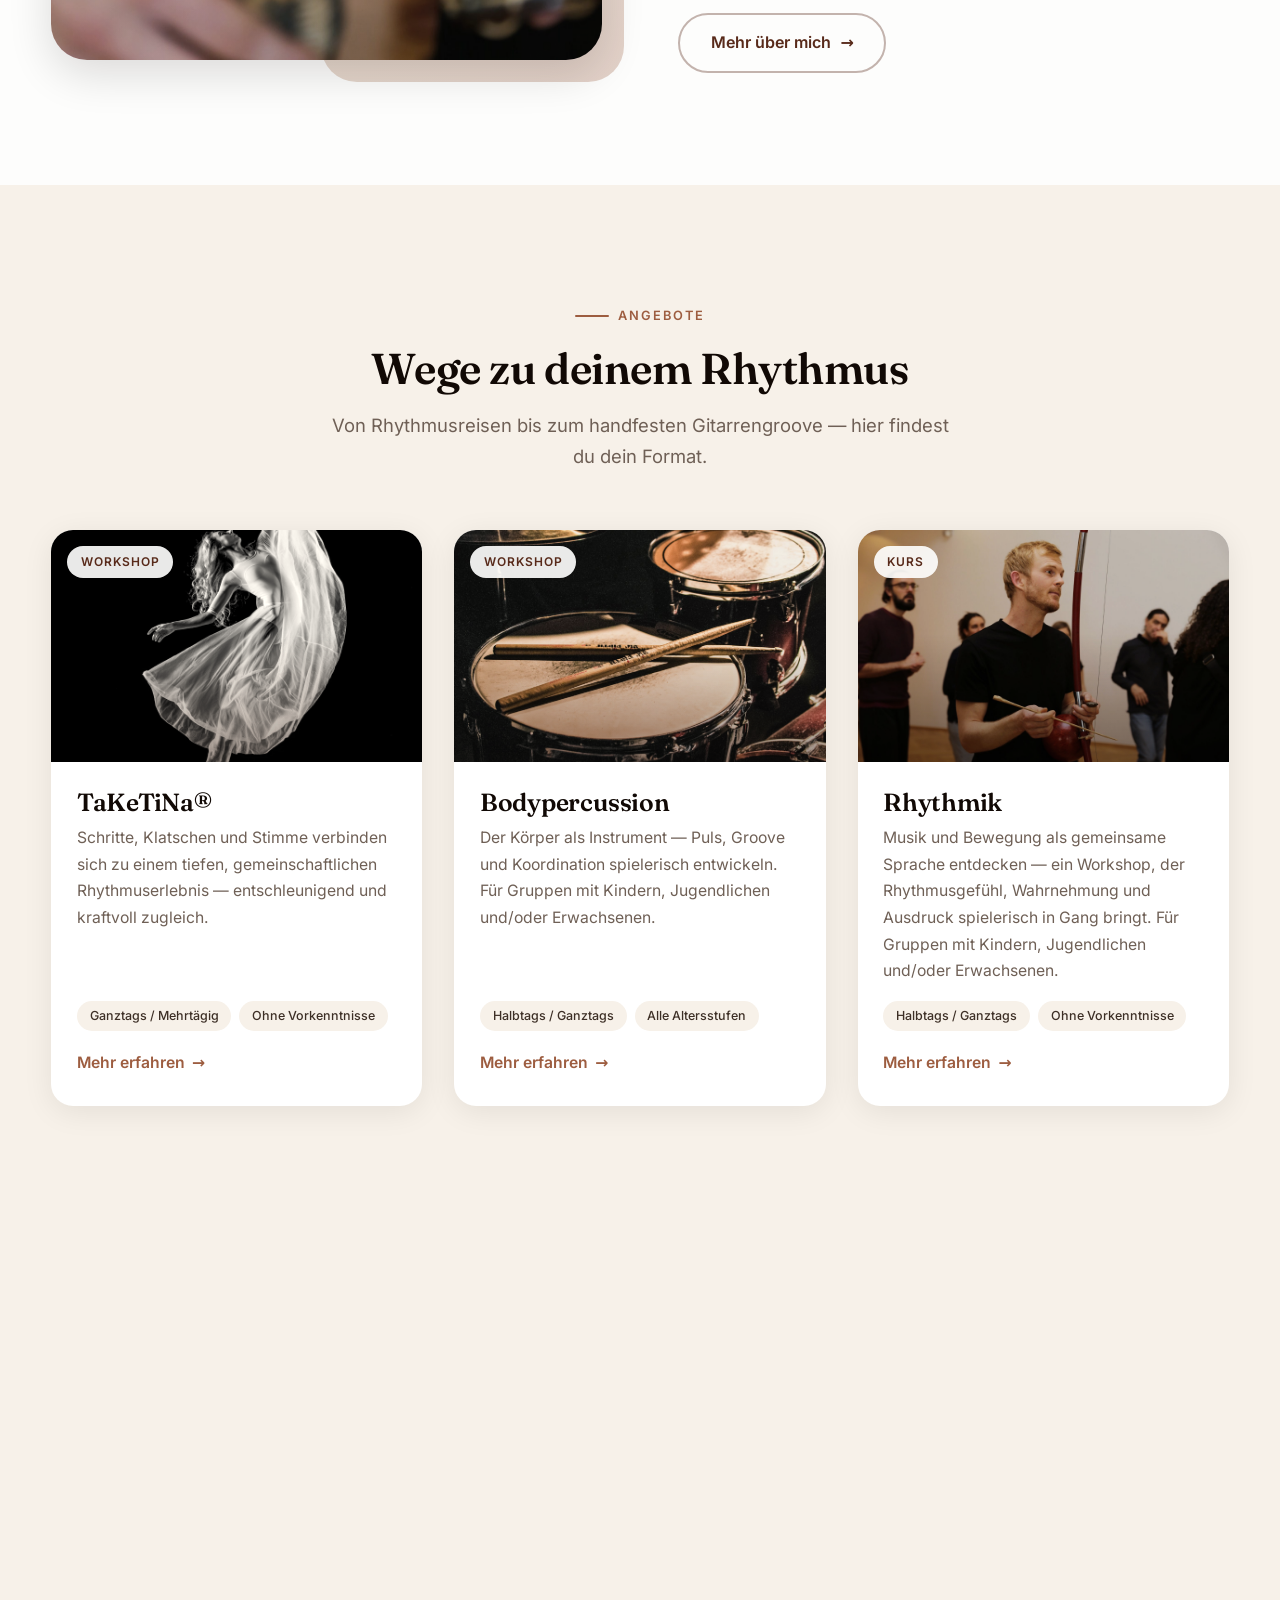
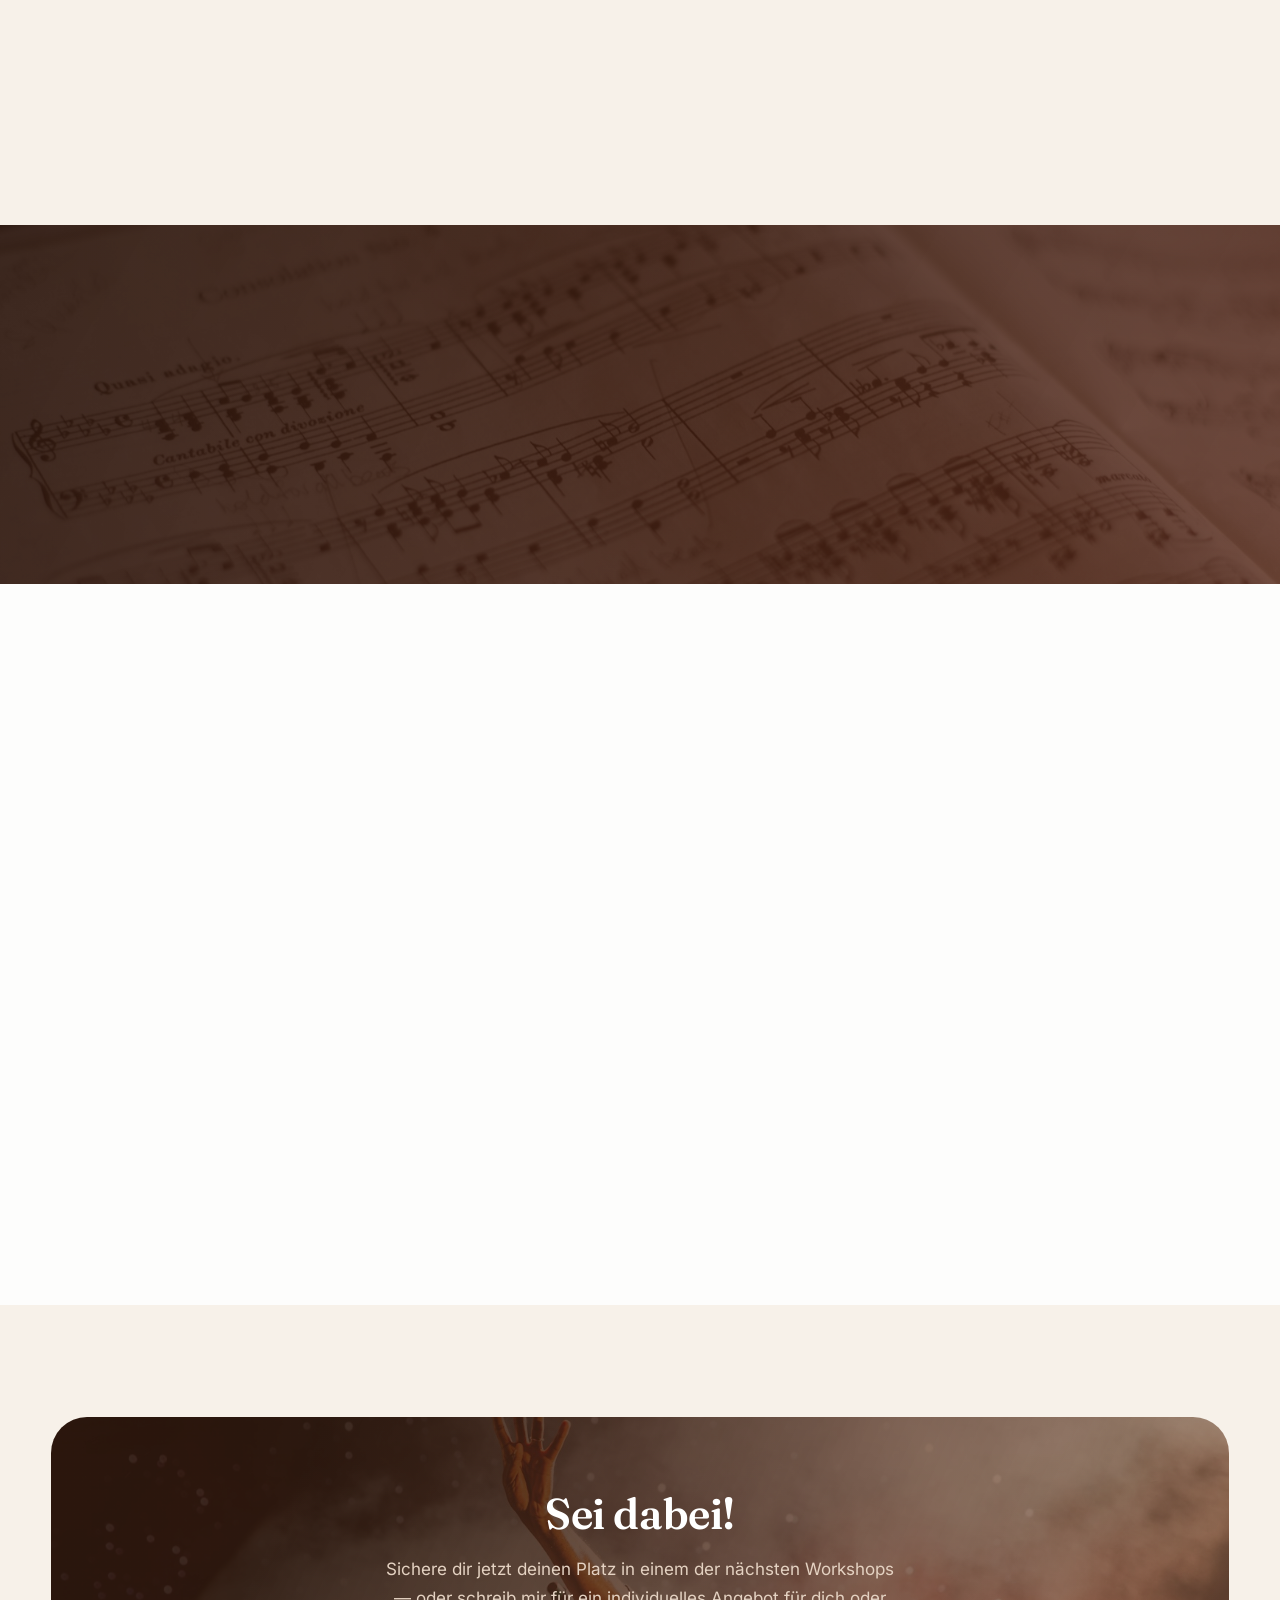
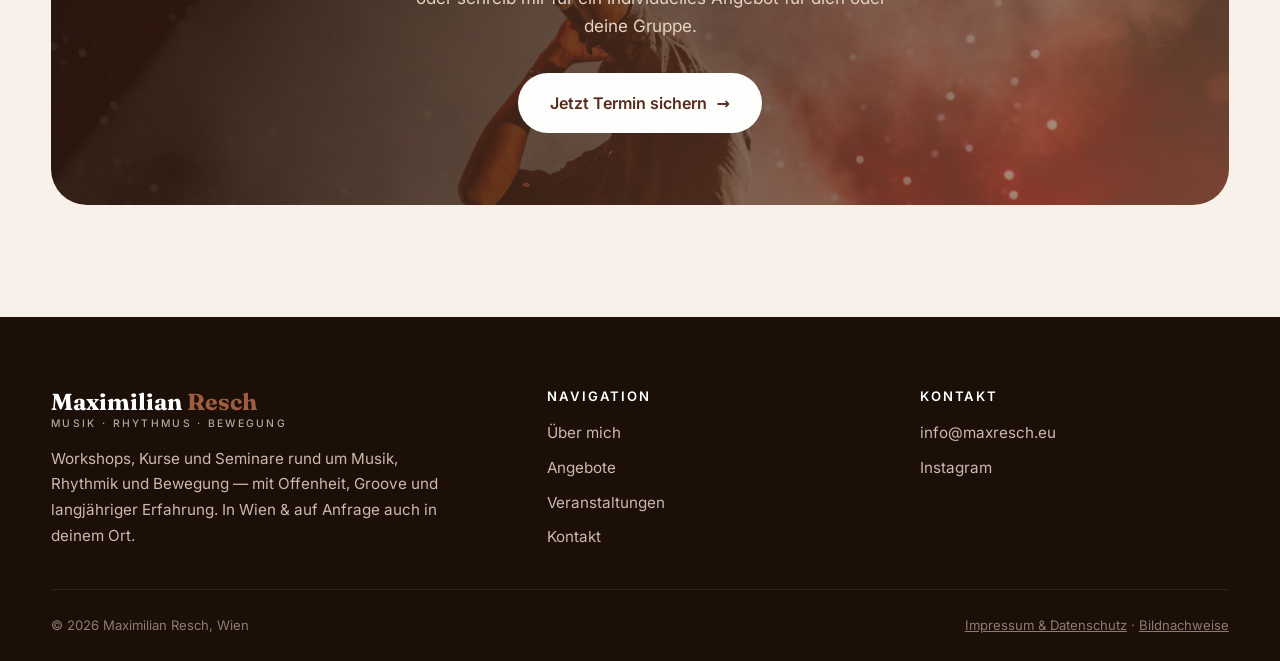
==== commit 234db497: "Echte Fotos von Max einbauen - Neun Fotos nach img/ (Metadaten entfernt, max. 1800 px) - Hero, "Waru" ====
--- a/index.html
+++ b/index.html
@@ -49,7 +49,7 @@
           </div>
         </div>
         <div class="blob-frame reveal">
-          <img src="img/hero-gitarre.jpg" alt="Hände spielen eine akustische Gitarre in warmem Licht" />
+          <img src="img/max-portrait-trommel.jpg" alt="Maximilian Resch lächelnd hinter einer Trommel" style="object-position:50% 20%;" />
         </div>
       </div>
     </section>
@@ -58,7 +58,7 @@
     <section class="section">
       <div class="container split">
         <div class="split-media split-media--tint reveal">
-          <img src="img/klavier-tasten.jpg" alt="Klaviertasten in warmem Abendlicht" />
+          <img src="img/caxixi-gruppe.jpg" alt="Hände einer Gruppe, die gemeinsam Caxixi-Rasseln halten" />
         </div>
         <div class="reveal reveal-d1">
           <span class="eyebrow">Warum Musik &amp; Bewegung?</span>
@@ -113,7 +113,7 @@
           <article class="card reveal reveal-d2">
             <div class="card-media">
               <span class="card-tag">Kurs</span>
-              <img src="img/klavier-tasten.jpg" alt="Klaviertasten in warmem Abendlicht" />
+              <img src="img/max-berimbau-workshop.jpg" alt="Maximilian Resch mit Berimbau in einer Workshop-Gruppe" />
             </div>
             <div class="card-body">
               <h3>Rhythmik</h3>
--- a/css/style.css
+++ b/css/style.css
@@ -984,6 +984,7 @@
 .bg-buehne { --img-bg: url("../img/buehne-saenger.jpg"); }
 .bg-hero-gitarre { --img-bg: url("../img/hero-gitarre.jpg"); }
 .bg-taenzerin { --img-bg: url("../img/taenzerin-bewegung.jpg"); }
+.bg-haende { --img-bg: url("../img/haende-trommel.jpg"); }
 
 /* ---------- Footer ---------- */
 .site-footer {
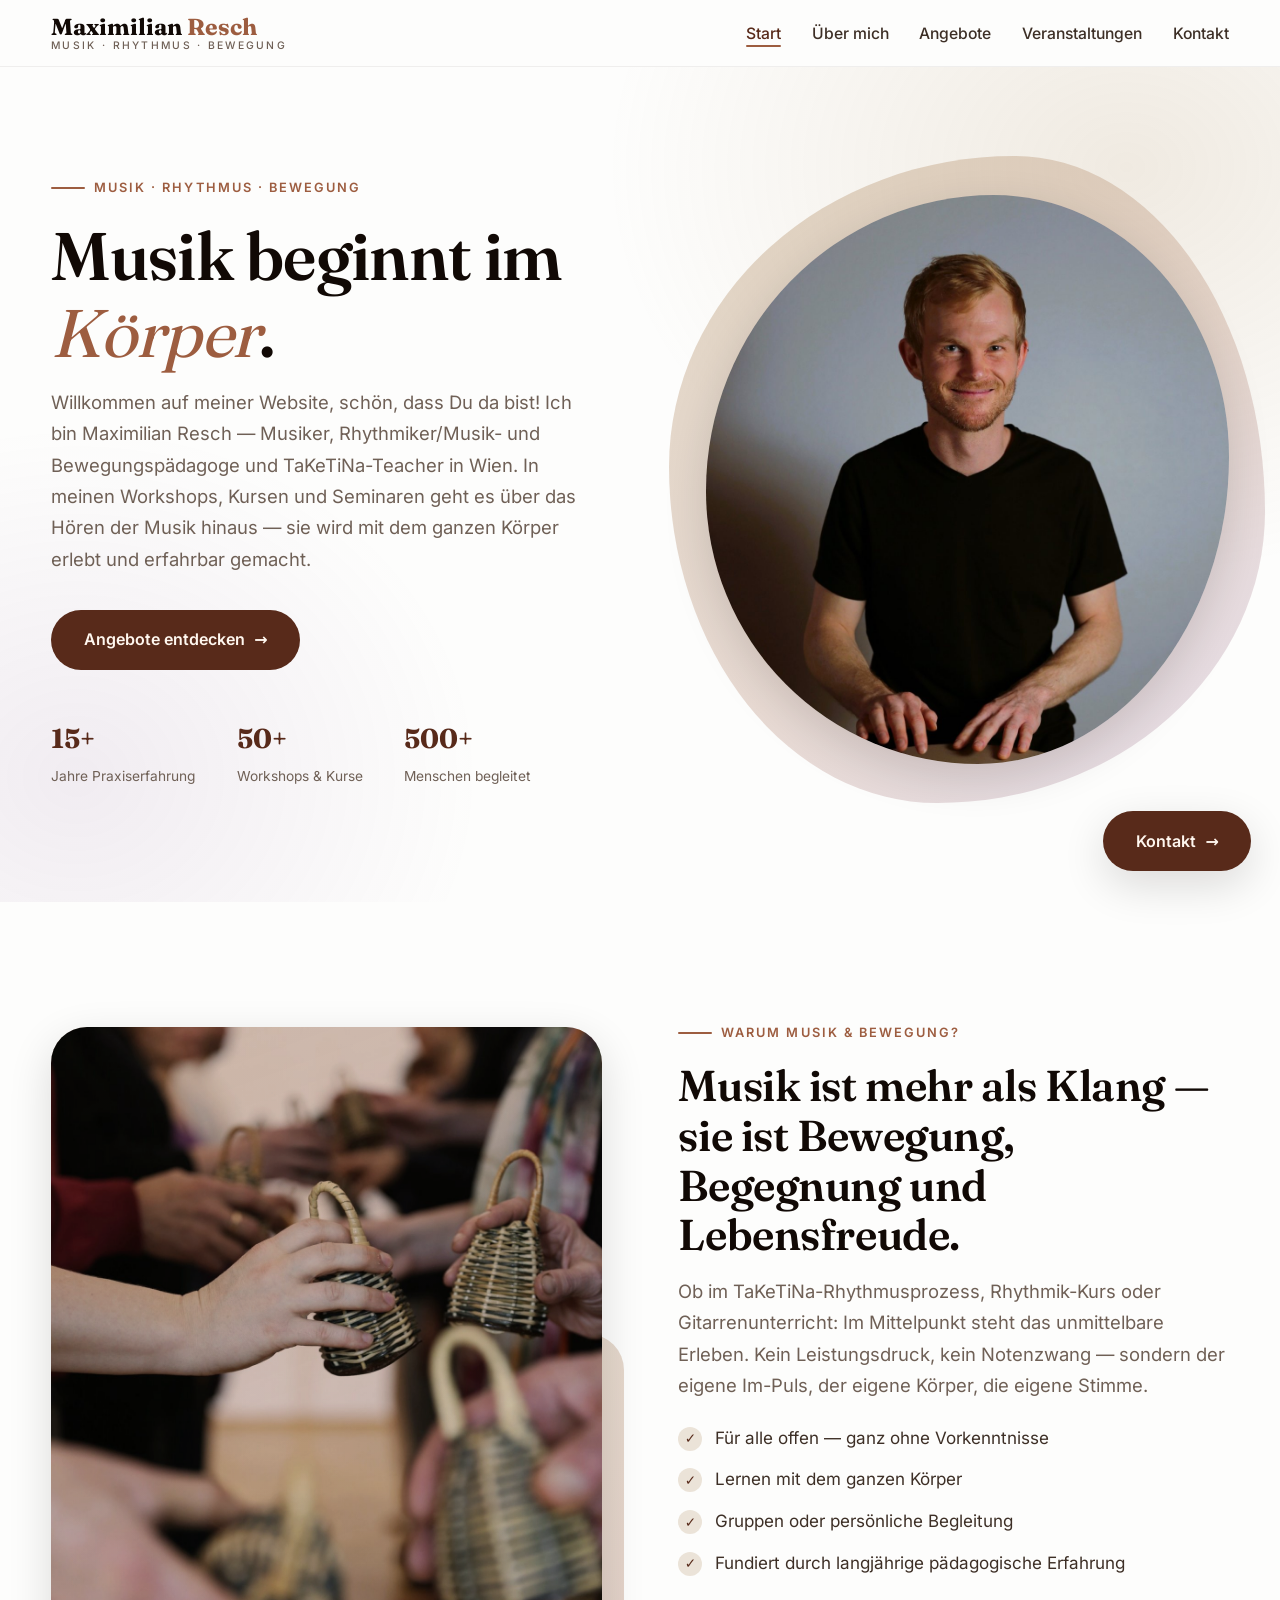
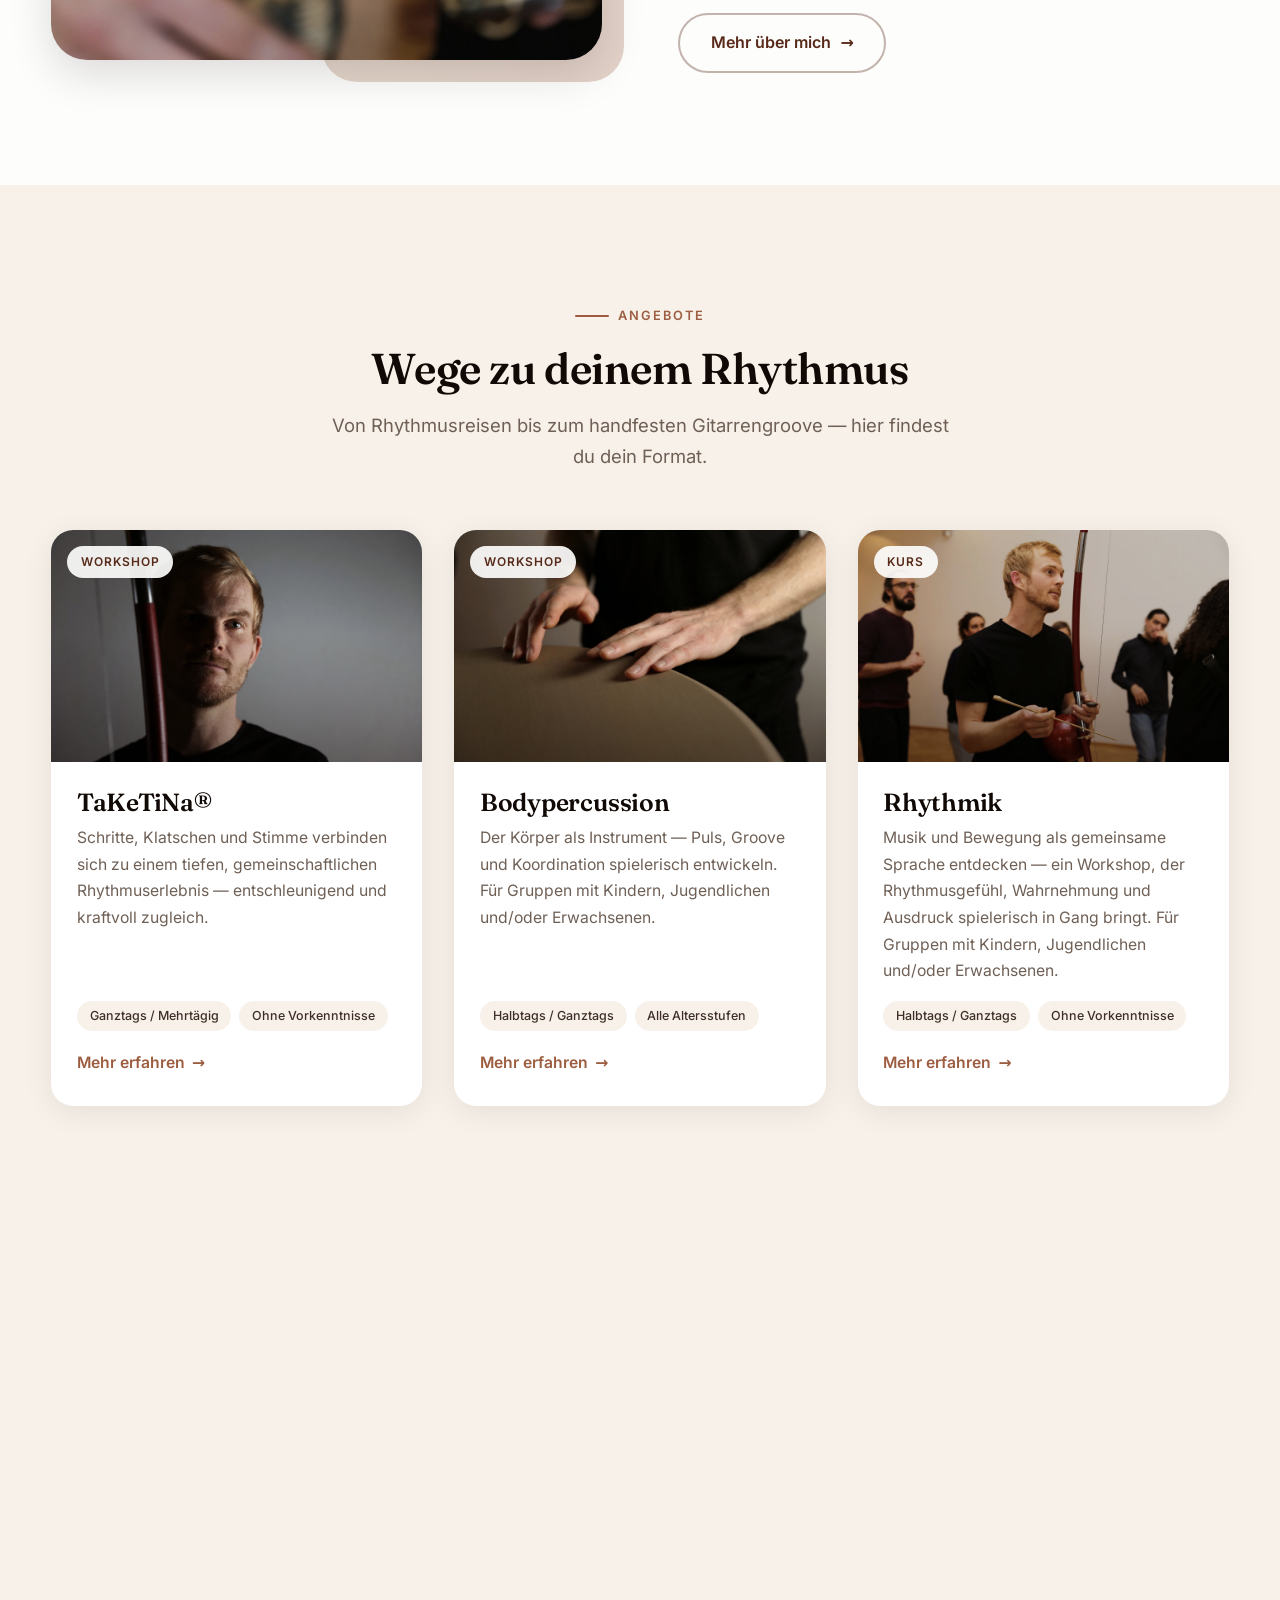
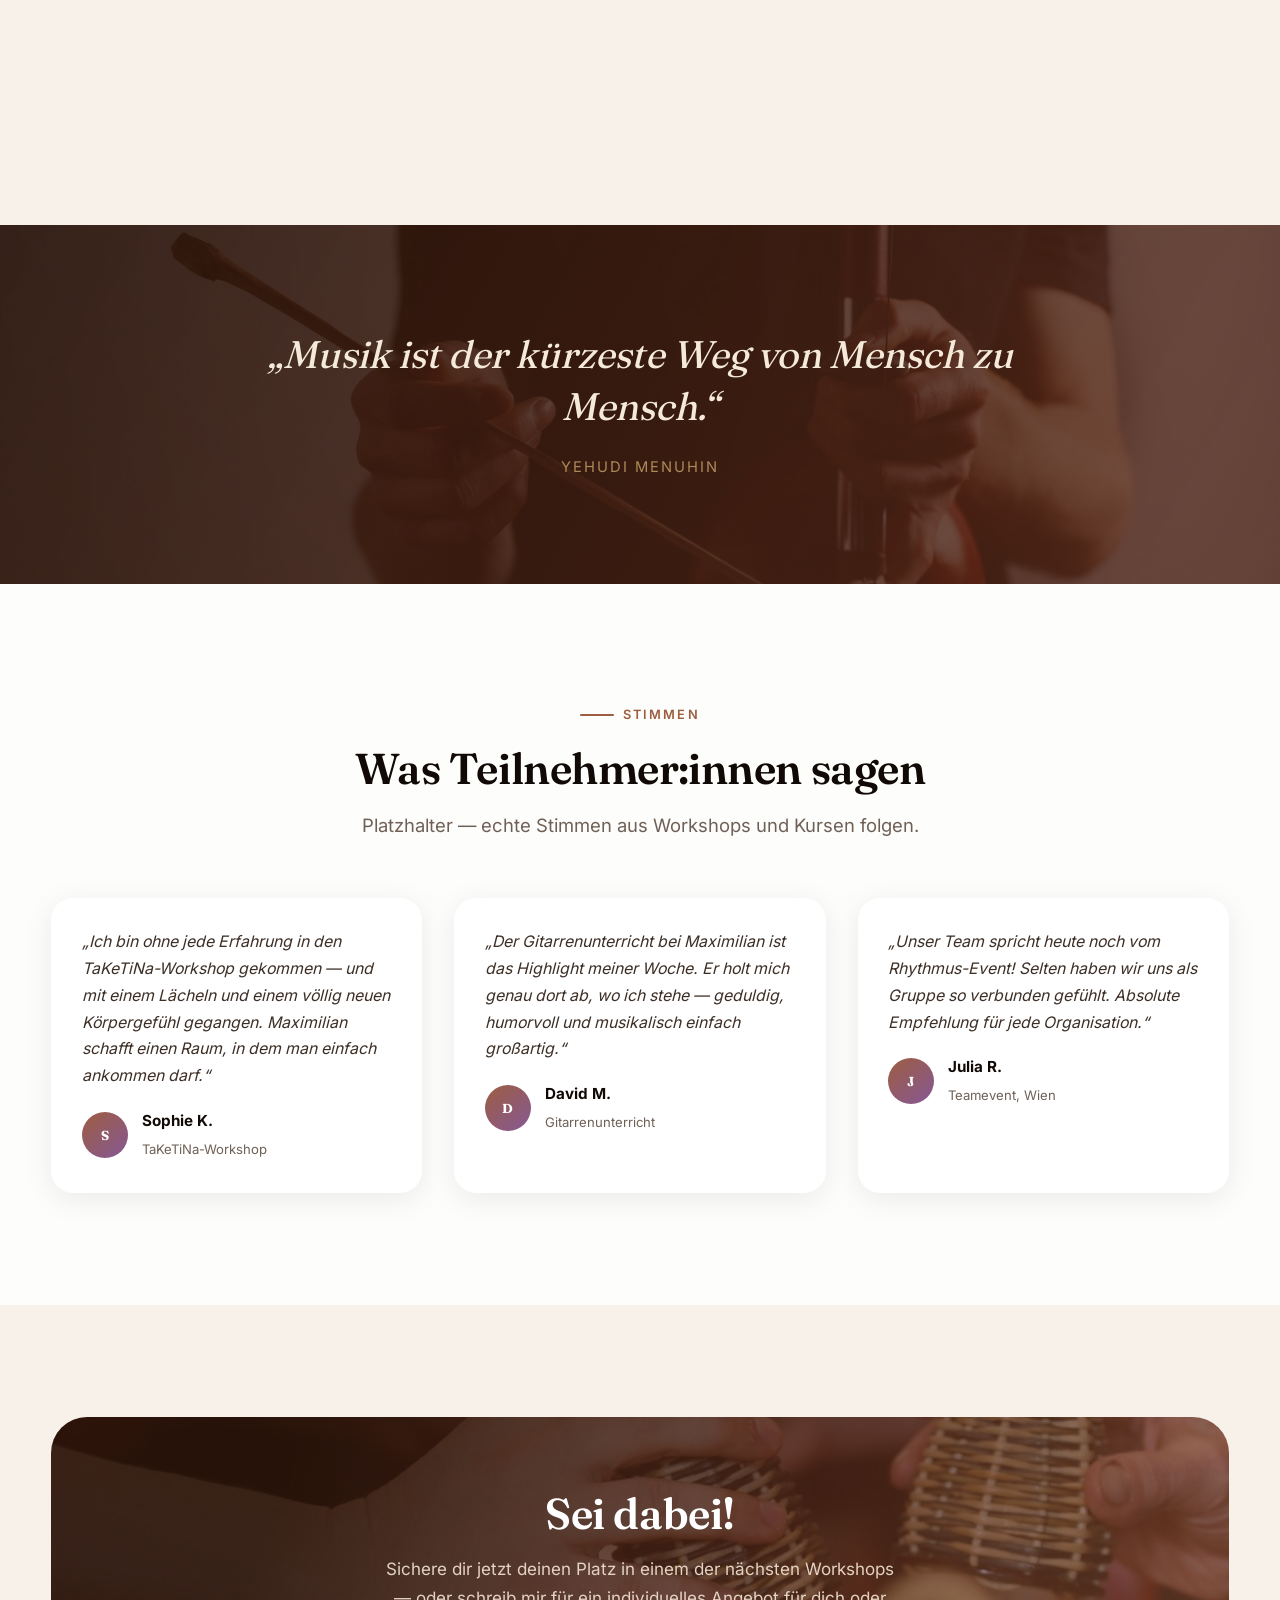
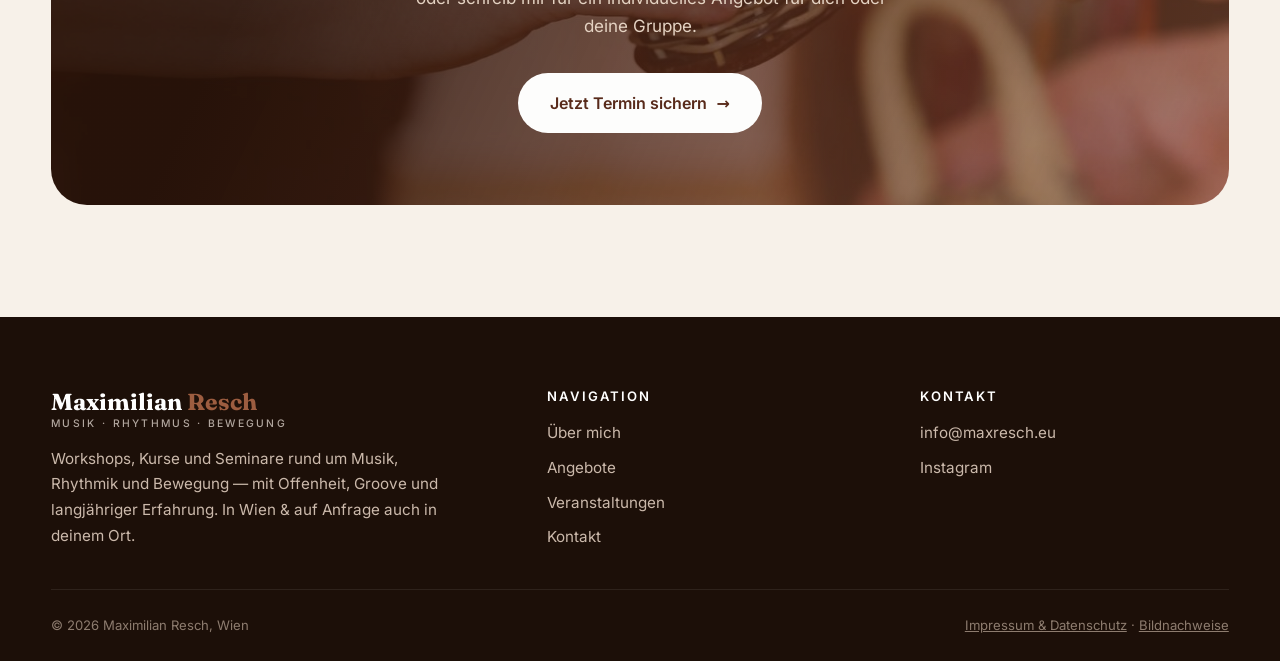
==== commit 21433708: "Startseite nur mit Max' echten Fotos, Über-mich-Foto getauscht - Startseite: alle sechs Angebots-Kar" ====
--- a/index.html
+++ b/index.html
@@ -89,7 +89,7 @@
           <article class="card reveal">
             <div class="card-media">
               <span class="card-tag">Workshop</span>
-              <img src="img/taenzerin-bewegung.jpg" alt="Tänzerin in fließender Bewegung" />
+              <img src="img/max-berimbau-ernst.jpg" alt="Maximilian Resch im Halbschatten hinter einem Berimbau" />
             </div>
             <div class="card-body">
               <h3>TaKeTiNa®</h3>
@@ -101,7 +101,7 @@
           <article class="card reveal reveal-d1">
             <div class="card-media">
               <span class="card-tag">Workshop</span>
-              <img src="img/schlagzeug-rhythmus.jpg" alt="Trommeln mit Drumsticks in warmem Licht" />
+              <img src="img/haende-trommel.jpg" alt="Hände auf einer Trommel" />
             </div>
             <div class="card-body">
               <h3>Bodypercussion</h3>
@@ -125,7 +125,7 @@
           <article class="card reveal">
             <div class="card-media">
               <span class="card-tag">Unterricht</span>
-              <img src="img/gitarre-unterricht.jpg" alt="Gitarrist übt im Studio bei warmem Spotlight" />
+              <img src="img/max-berimbau-lachen.jpg" alt="Maximilian Resch lächelnd hinter einem Berimbau" />
             </div>
             <div class="card-body">
               <h3>Gitarrenunterricht</h3>
@@ -137,7 +137,7 @@
           <article class="card reveal reveal-d1">
             <div class="card-media">
               <span class="card-tag">Seminar</span>
-              <img src="img/konzert-publikum.jpg" alt="Begeisterte Menschen mit erhobenen Händen bei einem Konzert" />
+              <img src="img/max-berimbau-zeigt.jpg" alt="Maximilian Resch lächelnd mit einem Berimbau" style="object-position:50% 25%;" />
             </div>
             <div class="card-body">
               <h3>Seminare &amp; Teamevents</h3>
@@ -151,7 +151,7 @@
           <article class="card reveal reveal-d2">
             <div class="card-media">
               <span class="card-tag">Konzert</span>
-              <img src="img/buehne-saenger.jpg" alt="Musiker auf der Bühne im Scheinwerferlicht" />
+              <img src="img/max-trommel-konzentration.jpg" alt="Maximilian Resch konzentriert an einer Trommel" style="object-position:50% 8%;" />
             </div>
             <div class="card-body">
               <h3>Konzerte &amp; Live-Musik</h3>
@@ -165,7 +165,7 @@
     </section>
 
     <!-- ===== Zitat ===== -->
-    <section class="quote-band bg-noten">
+    <section class="quote-band bg-berimbau">
       <div class="container reveal">
         <blockquote>Musik ist der kürzeste Weg von Mensch zu Mensch.</blockquote>
         <cite>Yehudi Menuhin</cite>
@@ -212,7 +212,7 @@
     <!-- ===== CTA ===== -->
     <section class="section section--warm">
       <div class="container">
-        <div class="cta-banner reveal bg-buehne">
+        <div class="cta-banner reveal bg-gruppe">
           <h2>Sei dabei!</h2>
           <p>Sichere dir jetzt deinen Platz in einem der nächsten Workshops — oder schreib mir für ein individuelles Angebot für dich oder deine Gruppe.</p>
           <a class="btn btn--light" href="buchung.html">Jetzt Termin sichern <span class="arrow">→</span></a>
--- a/css/style.css
+++ b/css/style.css
@@ -985,6 +985,8 @@
 .bg-hero-gitarre { --img-bg: url("../img/hero-gitarre.jpg"); }
 .bg-taenzerin { --img-bg: url("../img/taenzerin-bewegung.jpg"); }
 .bg-haende { --img-bg: url("../img/haende-trommel.jpg"); }
+.bg-berimbau { --img-bg: url("../img/berimbau-haende.jpg"); }
+.bg-gruppe { --img-bg: url("../img/caxixi-gruppe.jpg"); }
 
 /* ---------- Footer ---------- */
 .site-footer {
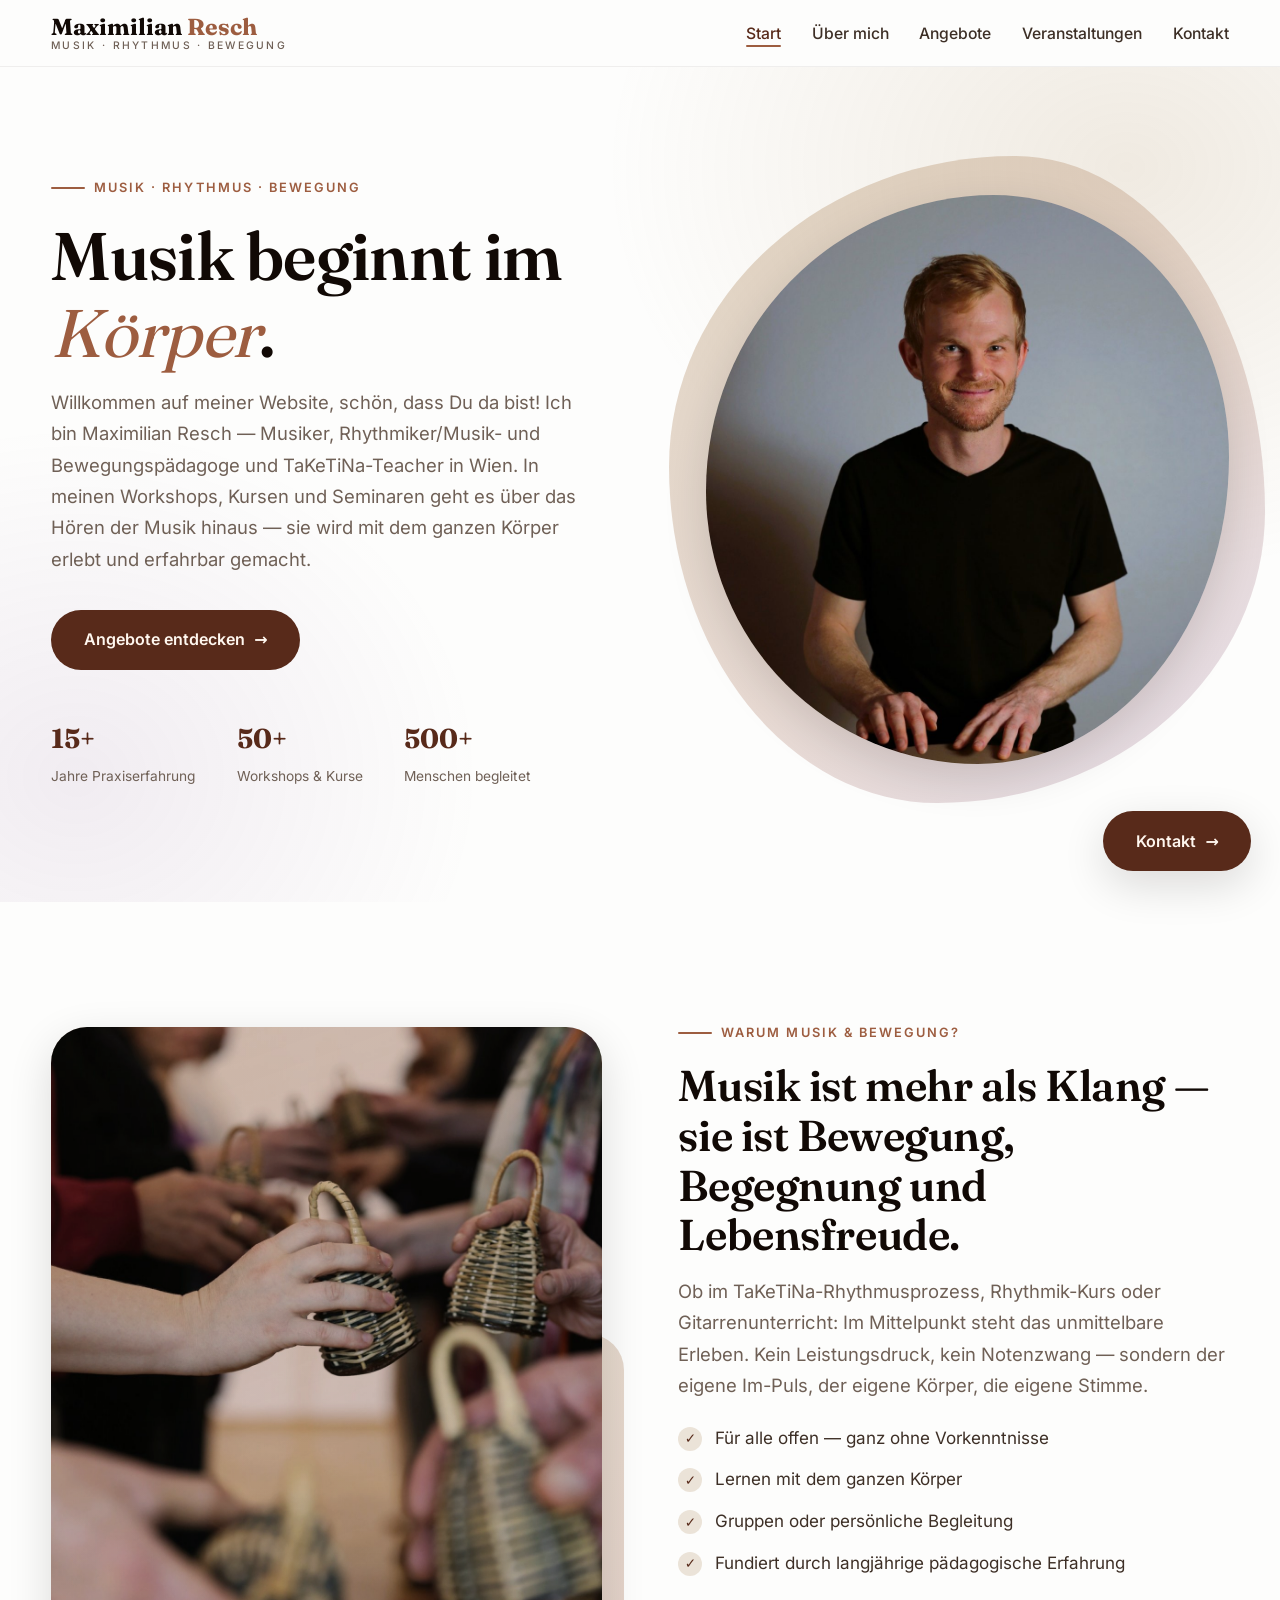
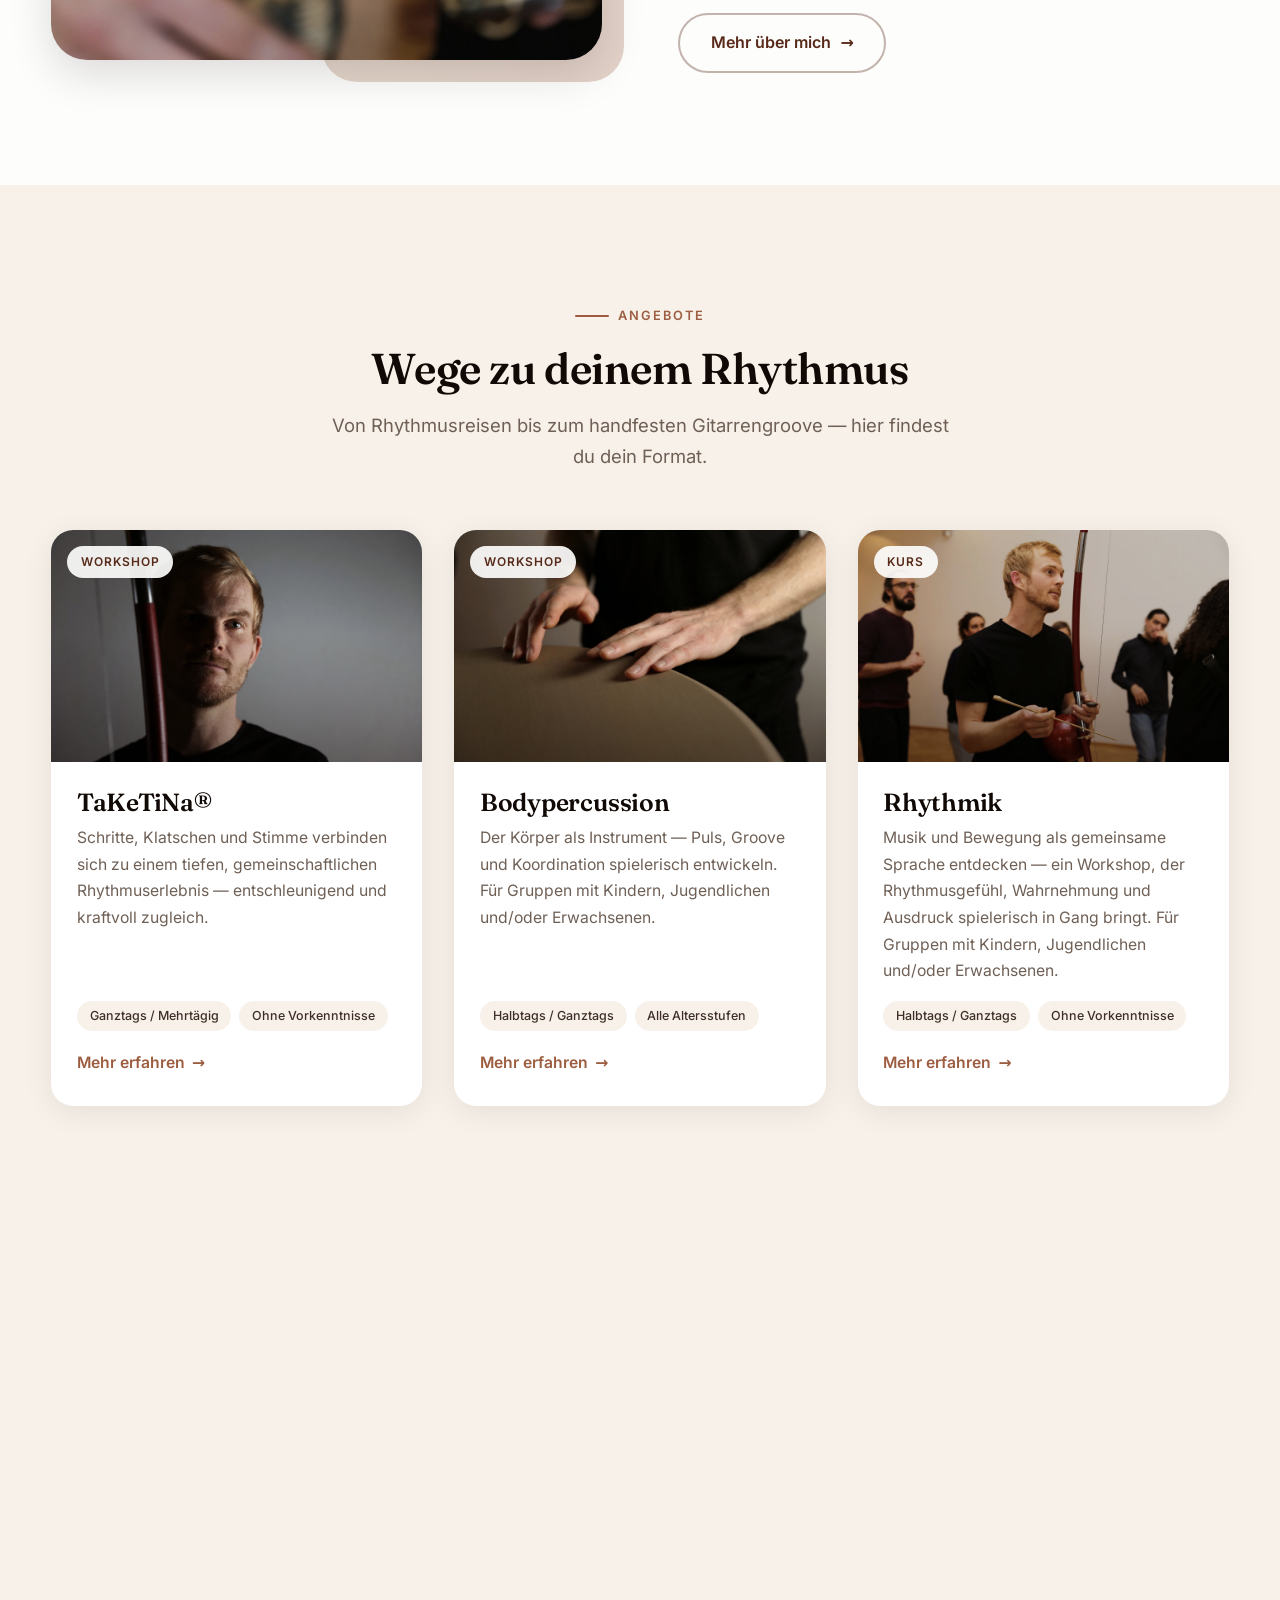
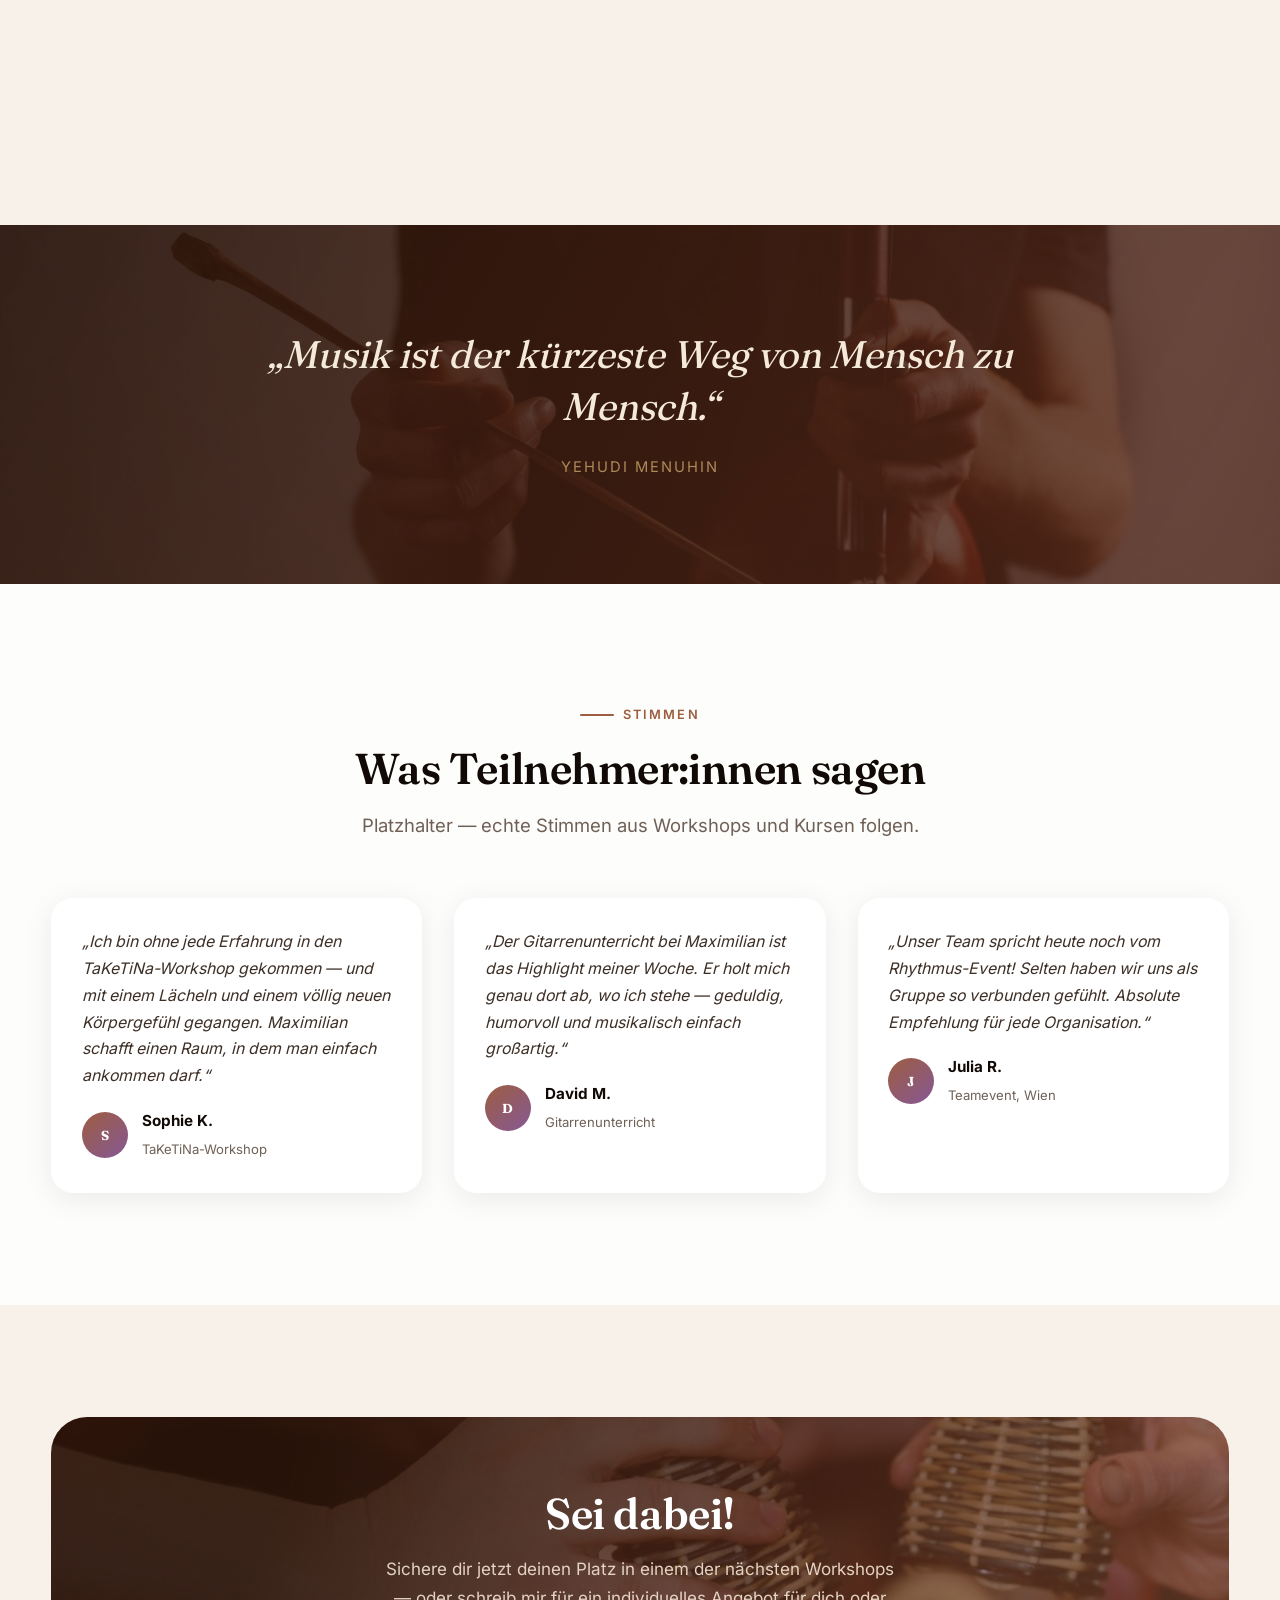
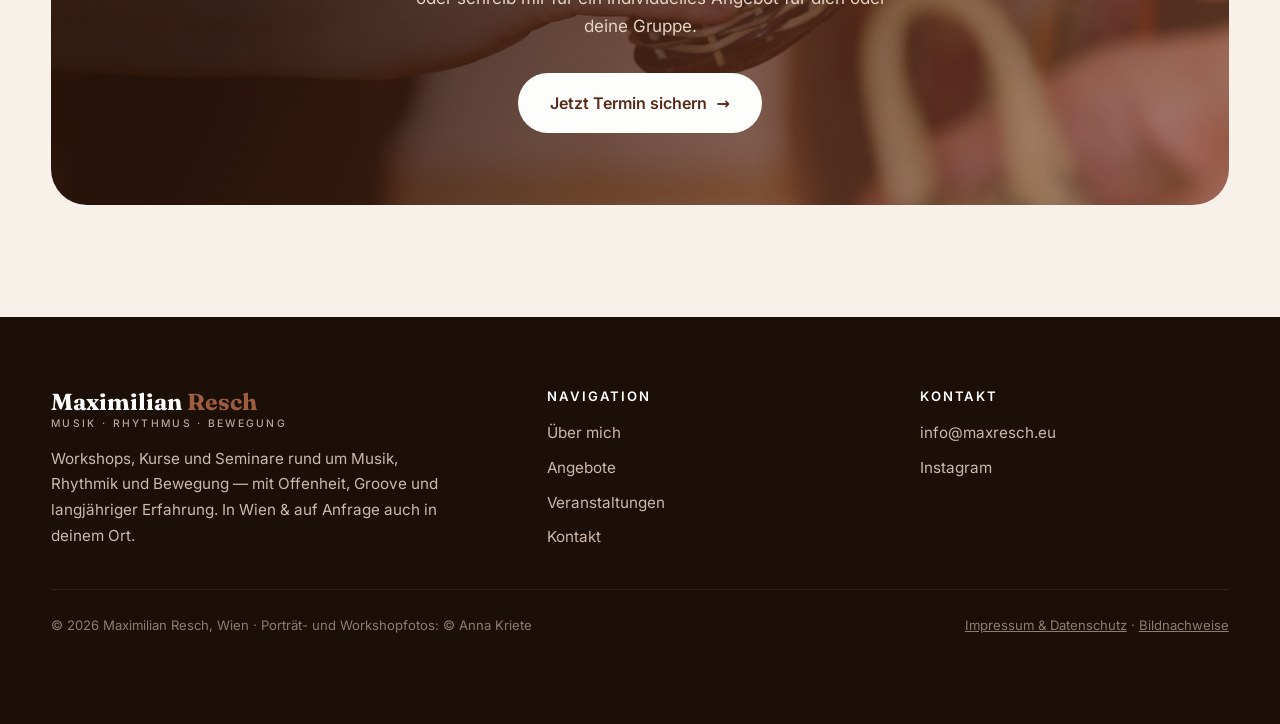
==== commit 45f2f488: "Fotografin Anna Kriete nennen, Fußzeile entlastet - Fußzeile aller Seiten: "Porträt- und Workshopfot" ====
--- a/index.html
+++ b/index.html
@@ -125,7 +125,7 @@
           <article class="card reveal">
             <div class="card-media">
               <span class="card-tag">Unterricht</span>
-              <img src="img/max-berimbau-lachen.jpg" alt="Maximilian Resch lächelnd hinter einem Berimbau" />
+              <img src="img/gitarre-unterricht.jpg" alt="Gitarrist übt im Studio bei warmem Spotlight" />
             </div>
             <div class="card-body">
               <h3>Gitarrenunterricht</h3>
@@ -151,7 +151,7 @@
           <article class="card reveal reveal-d2">
             <div class="card-media">
               <span class="card-tag">Konzert</span>
-              <img src="img/max-trommel-konzentration.jpg" alt="Maximilian Resch konzentriert an einer Trommel" style="object-position:50% 8%;" />
+              <img src="img/buehne-saenger.jpg" alt="Musiker auf der Bühne im Scheinwerferlicht" />
             </div>
             <div class="card-body">
               <h3>Konzerte &amp; Live-Musik</h3>
@@ -248,7 +248,7 @@
         </div>
       </div>
       <div class="footer-note">
-        <span>© 2026 Maximilian Resch, Wien</span>
+        <span>© 2026 Maximilian Resch, Wien · Porträt- und Workshopfotos: ©&nbsp;Anna&nbsp;Kriete</span>
         <span><a href="impressum.html">Impressum &amp; Datenschutz</a> · <a href="impressum.html#bildnachweis">Bildnachweise</a></span>
       </div>
     </div>
--- a/css/style.css
+++ b/css/style.css
@@ -992,7 +992,8 @@
 .site-footer {
   background: #1c0f08;
   color: #cbb9ab;
-  padding: clamp(3rem, 7vw, 4.5rem) 0 1.6rem;
+  /* unten Luft, damit der schwebende Kontakt-Button keine Links verdeckt */
+  padding: clamp(3rem, 7vw, 4.5rem) 0 5.5rem;
   font-size: 0.95rem;
 }
 .footer-grid {
